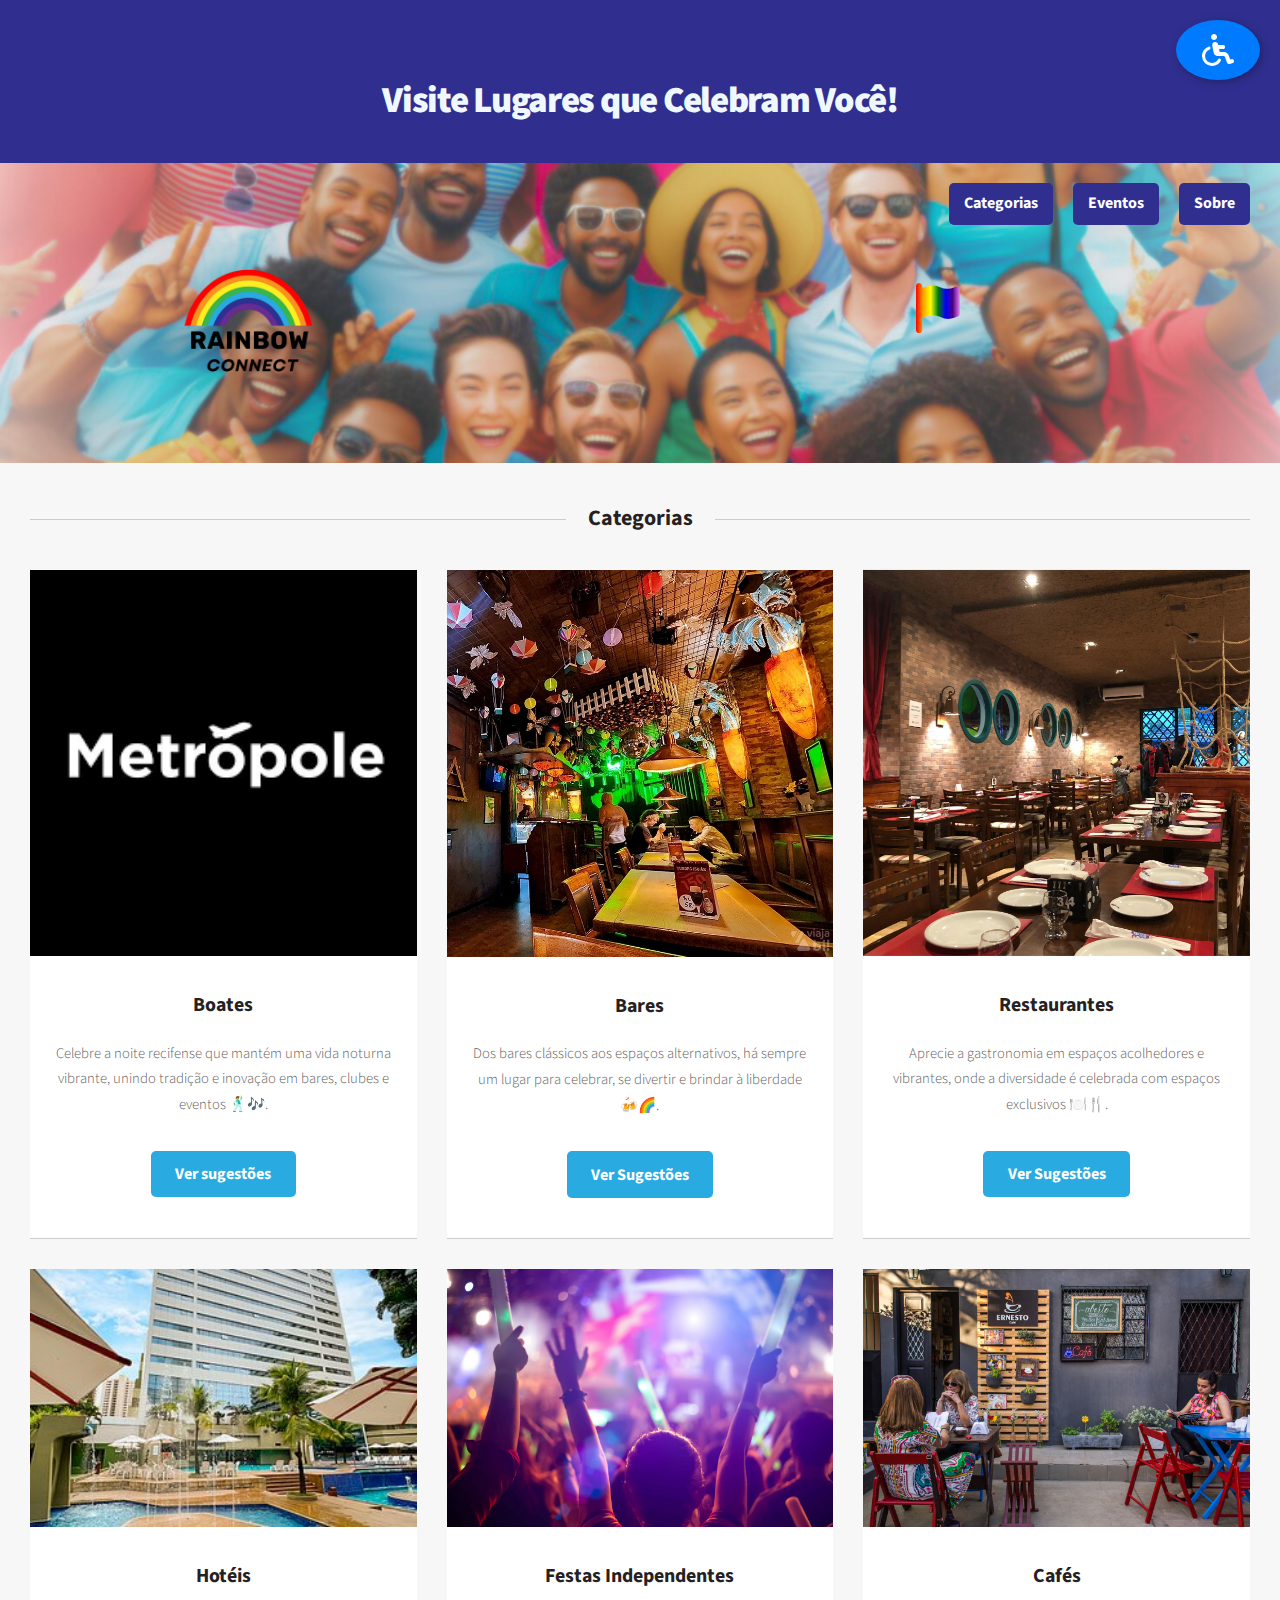
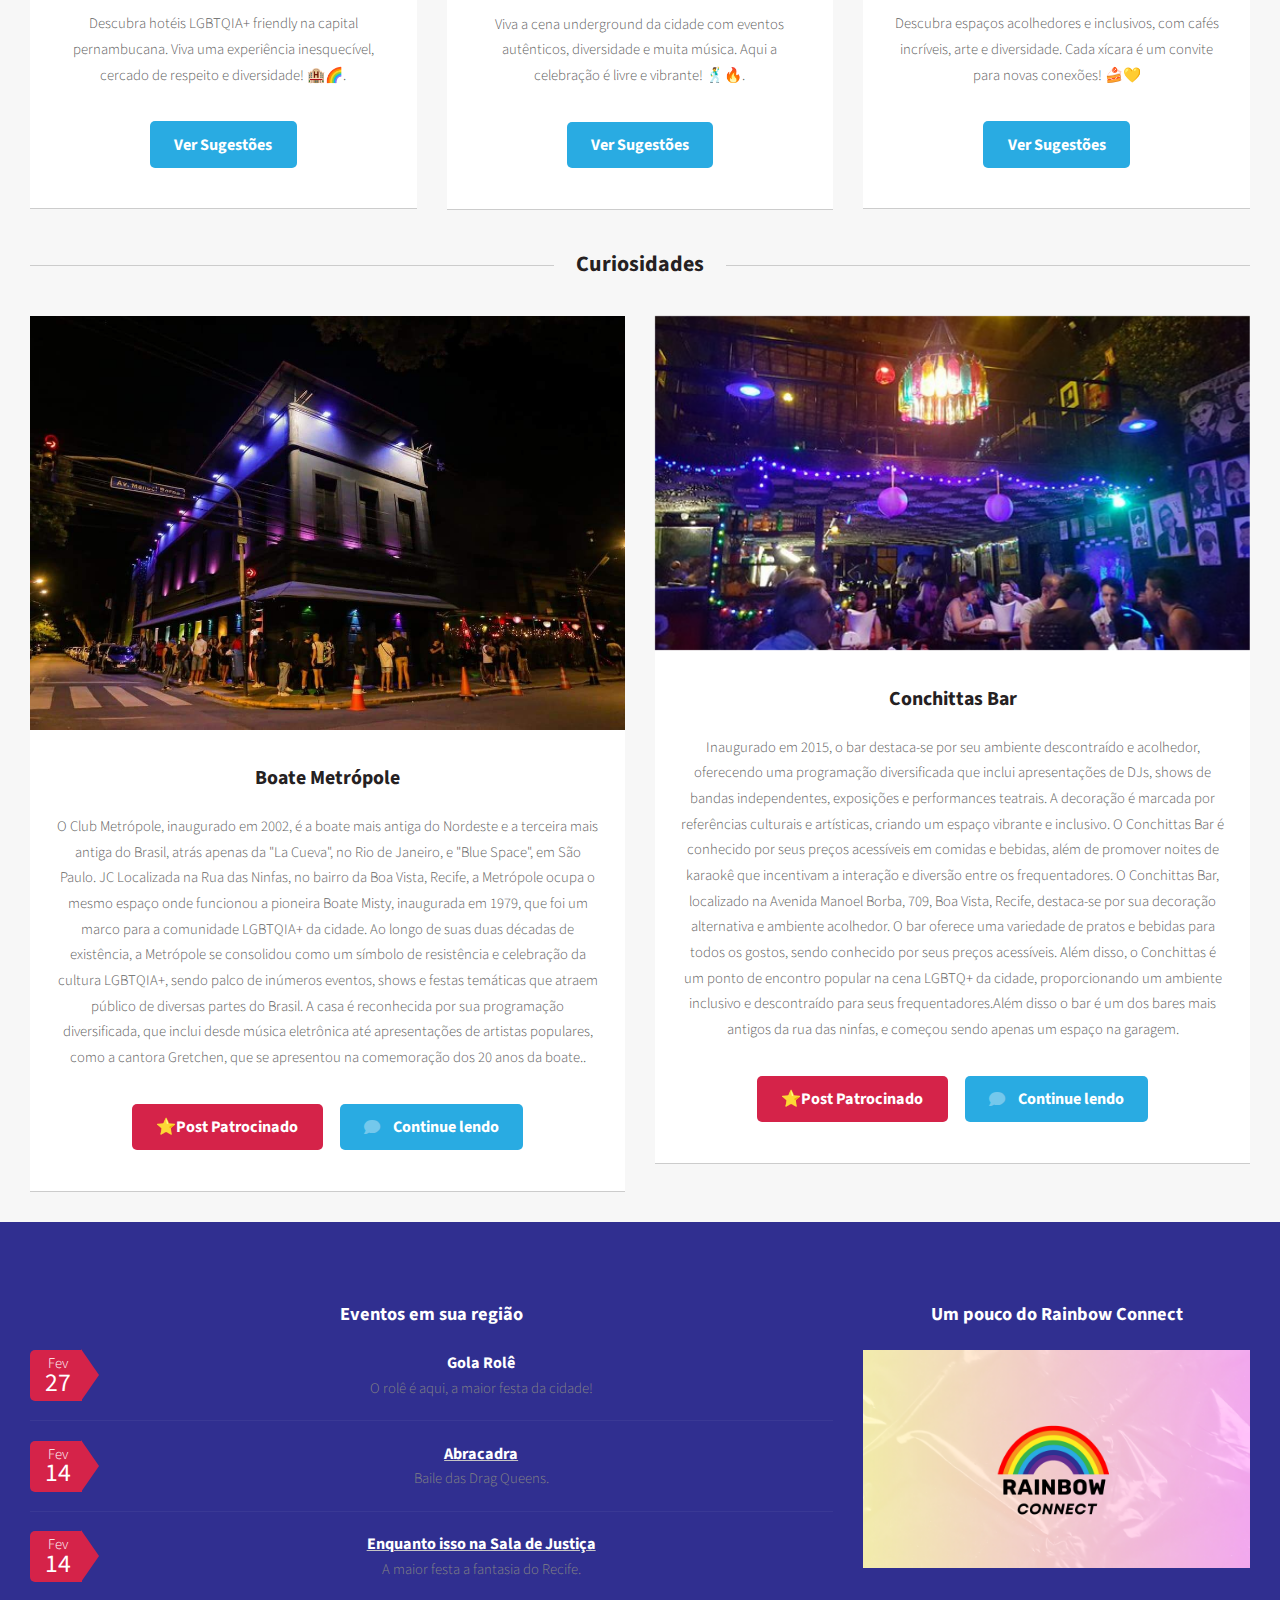
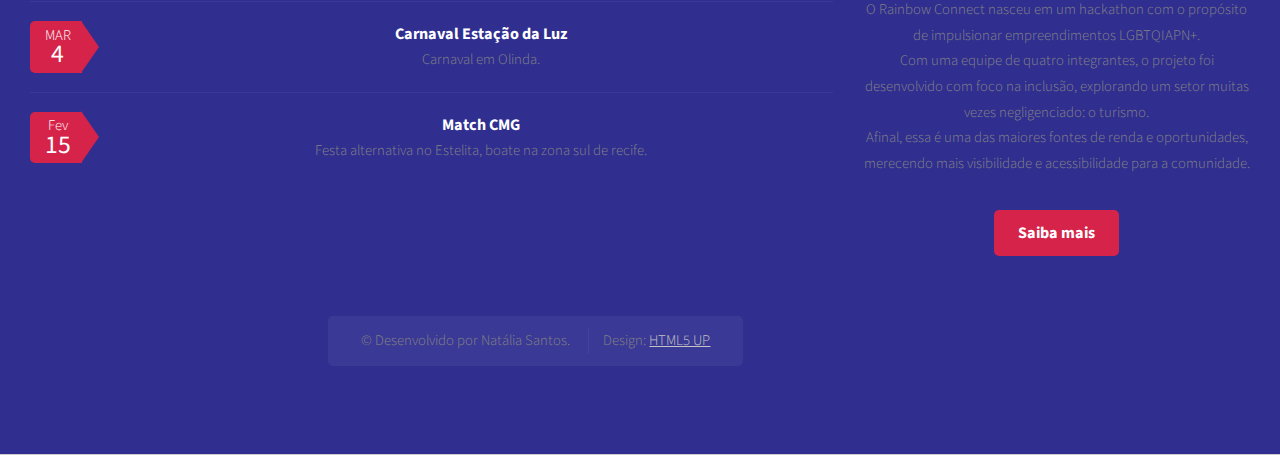
==== index.html @ e9e90cf2 "feat: corrige localização de pastas index e descrição de imagens" ====
<!DOCTYPE html>
<html>
  <head>
    <title>Rainbow Connect</title>
    <meta charset="utf-8" />
    <meta
      name="viewport"
      content="width=device-width, initial-scale=1, user-scalable=no"
    />
    <link rel="stylesheet" href="html5up-dopetrope/assets/css/main.css" />
    <link rel="stylesheet" href="html5up-dopetrope/assets/css/acessibilidade.css">
    <link rel="icon" href="html5up-dopetrope/assets/favicon_io/favicon-32x32.png">
    <link rel="stylesheet" href="https://cdn.jsdelivr.net/npm/bootstrap-icons/font/bootstrap-icons.css">
    <link rel="stylesheet" href="https://cdnjs.cloudflare.com/ajax/libs/font-awesome/6.4.2/css/all.min.css">
  </head>
  <body class="homepage is-preload">
        
    <button id="acessibilidadeBtn" class="acessibilidade-btn">
      <i class="fa-solid fa-wheelchair"></i>
  </button>
  
  <!-- Menu de Acessibilidade -->
  <div id="acessibilidadeMenu" class="acessibilidade-menu">
      <h3>Acessibilidade</h3>
      <button onclick="aumentarFonte()">Aumentar Fonte</button>
      <button onclick="diminuirFonte()">Diminuir Fonte</button>
      <button onclick="modoAltoContraste()">Alto Contraste</button>
      <button onclick="ativarLeitorDeTela()">Leitor de Tela</button>
      <button onclick="resetarAcessibilidade()">Redefinir</button>
  </div>
  
    <div id="page-wrapper">
       
       <section id="header" style="background-color: #302F90;">
        <h1 style="color: aliceblue; margin: 24px;">Visite Lugares que Celebram Você!</h1>

        <section id="banner">
          
          <nav class="menu-banner">
            <a href="#main">Categorias</a>
            <a href="#footer">Eventos</a>
            <a href="#major">Sobre</a>
          </nav>
          
          <div class="logo-container">
            <img src="html5up-dopetrope/images/logosemfundo.png" alt="Rainbow Connect Logo" class="logo">
          </div>

        </section>

      <section id="main">
        <div class="container">
          <div class="row">
            <div class="col-12">
              <div id="dvd-icon" class="animacao">
                <i class="fa-solid fa-flag rainbow-icon"></i>
            </div>
              <section>
                <header class="major">
                  <h2>Categorias</h2>
                </header>
                <div class="row">
                  <div class="col-4 col-6-medium col-12-small">
                    <section class="box">
                      <a href="#" class="image featured"
                        ><img src="html5up-dopetrope/images/metrologo.png" alt="logo de boate"
                      /></a>
                      <header>
                        <h3>Boates</h3>
                      </header>
                      <p>
                         Celebre a noite recifense que mantém uma vida noturna vibrante, unindo tradição e inovação em bares, clubes e eventos 🕺🎶.
                      </p>
                      <footer>
                        <ul class="actions">
                          <li>
                            <a href="#" class="button alt">Ver sugestões</a>
                          </li>
                        </ul>
                      </footer>
                    </section>
                  </div>
                  <div class="col-4 col-6-medium col-12-small">
                    <section class="box">
                      <a href="#" class="image featured"
                        ><img src="html5up-dopetrope/images/bares.jpg" alt="imagem de bares"
                      /></a>
                      <header>
                        <h3>Bares</h3>
                      </header>
                      <p>
                        Dos bares clássicos aos espaços alternativos, há sempre um lugar para celebrar, se divertir e brindar à liberdade  🍻🌈.  
                      </p>
                      <footer>
                        <ul class="actions">
                          <li>
                            <a href="#" class="button alt">Ver Sugestões</a>
                          </li>
                        </ul>
                      </footer>
                    </section>
                  </div>
                  <div class="col-4 col-6-medium col-12-small">
                    <section class="box">
                      <a href="#" class="image featured"
                        ><img src="html5up-dopetrope/images/restaurante.jpg" alt="imagem de um restaurante"
                      /></a>
                      <header>
                        <h3>Restaurantes</h3>
                      </header>
                      <p>
                        Aprecie a gastronomia em espaços acolhedores e vibrantes, onde a diversidade é celebrada com espaços exclusivos 🍽️🍴.
                      </p>
                      <footer>
                        <ul class="actions">
                          <li>
                            <a href="#" class="button alt">Ver Sugestões</a>
                          </li>
                        </ul>
                      </footer>
                    </section>
                  </div>
                  <div class="col-4 col-6-medium col-12-small">
                    <section class="box">
                      <a href="#" class="image featured"
                        ><img src="html5up-dopetrope/images/hoteis.jpg" alt="imagem de hotel"
                      /></a>
                      <header>
                        <h3>Hotéis</h3>
                      </header>
                      <p>
                        Descubra hotéis LGBTQIA+ friendly na capital pernambucana. Viva uma experiência inesquecível, cercado de respeito e diversidade! 🏨🌈.
                      </p>
                      <footer>
                        <ul class="actions">
                          <li>
                            <a href="#" class="button alt">Ver Sugestões</a>
                          </li>
                        </ul>
                      </footer>
                    </section>
                  </div>
                  <div class="col-4 col-6-medium col-12-small">
                    <section class="box">
                      <a href="#" class="image featured"
                        ><img src="html5up-dopetrope/images/festas.jpg" alt="imagem generica de festa"
                      /></a>
                      <header>
                        <h3>Festas Independentes</h3>
                      </header>
                      <p>
                        Viva a cena underground da cidade com eventos autênticos, diversidade e muita música. Aqui a celebração é livre e vibrante! 🕺🔥.
                      </p>
                      <footer>
                        <ul class="actions">
                          <li>
                            <a href="#" class="button alt">Ver Sugestões</a>
                          </li>
                        </ul>
                      </footer>
                    </section>
                  </div>
                  <div class="col-4 col-6-medium col-12-small">
                    <section class="box">
                      <a href="#" class="image featured"
                        ><img src="html5up-dopetrope/images/cafes.jpg" alt="imagem de um café"
                      /></a>
                      <header>
                        <h3>Cafés</h3>
                      </header>
                      <p>
                        Descubra espaços acolhedores e inclusivos, com cafés incríveis, arte e diversidade. Cada xícara é um convite para novas conexões! 🍰💛
                      </p>
                      <footer>
                        <ul class="actions">
                          <li>
                            <a href="#" class="button alt">Ver Sugestões</a>
                          </li>
                        </ul>
                      </footer>
                    </section>
                  </div>
                </div>
              </section>
            </div>
            <div class="col-12">

              <section>
                <header class="major">
                  <h2>Curiosidades</h2>
                </header>
                <div class="row">
                  <div class="col-6 col-12-small">
                    <section class="box">
                      <a href="#" class="image featured"
                        ><img src="html5up-dopetrope/images/metropole-4.jpg" alt="imagem da entrada da metropole"
                      /></a>
                      <header>
                        <h3>Boate Metrópole</h3>
                      </header>
                      <p>
                        O Club Metrópole, inaugurado em 2002, é a boate mais antiga do Nordeste e a terceira mais antiga do Brasil, atrás apenas da "La Cueva", no Rio de Janeiro, e "Blue Space", em São Paulo. 
JC
                      Localizada na Rua das Ninfas, no bairro da Boa Vista, Recife, a Metrópole ocupa o mesmo espaço onde funcionou a pioneira Boate Misty, inaugurada em 1979, que foi um marco para a comunidade LGBTQIA+ da cidade.  
                      Ao longo de suas duas décadas de existência, a Metrópole se consolidou como um símbolo de resistência e celebração da cultura LGBTQIA+, sendo palco de inúmeros eventos, shows e festas temáticas que atraem público de diversas partes do Brasil. 

                      A casa é reconhecida por sua programação diversificada, que inclui desde música eletrônica até apresentações de artistas populares, como a cantora Gretchen, que se apresentou na comemoração dos 20 anos da boate..
                      </p>
                      <footer>
                        <ul class="actions">
                          <li>
                            <a href="#" class="button"
                              > ⭐Post Patrocinado</a
                            >
                          </li>
                          <li>
                            <a href="#" class="button alt icon solid fa-comment"
                              >Continue lendo</a
                            >
                          </li>
                        </ul>
                      </footer>
                    </section>
                  </div>
                  <div class="col-6 col-12-small">
                    <section class="box">
                      <a href="#" class="image featured"
                        ><img src="html5up-dopetrope/images/conchittas.jpg" alt="imagem da entrada do bar conchittas"
                      /></a>
                      <header>
                        <h3>Conchittas Bar</h3>
                      </header>
                      <p>
                        Inaugurado em 2015, o bar destaca-se por seu ambiente descontraído e acolhedor, oferecendo uma programação diversificada que inclui apresentações de DJs, shows de bandas independentes, exposições e performances teatrais. A decoração é marcada por referências culturais e artísticas, criando um espaço vibrante e inclusivo. O Conchittas Bar é conhecido por seus preços acessíveis em comidas e bebidas, além de promover noites de karaokê que incentivam a interação e diversão entre os frequentadores. O Conchittas Bar, localizado na Avenida Manoel Borba, 709, Boa Vista, Recife, destaca-se por sua decoração alternativa e ambiente acolhedor. O bar oferece uma variedade de pratos e bebidas para todos os gostos, sendo conhecido por seus preços acessíveis. Além disso, o Conchittas é um ponto de encontro popular na cena LGBTQ+ da cidade, proporcionando um ambiente inclusivo e descontraído para seus frequentadores.Além disso o bar é um dos bares mais antigos da rua das ninfas, e começou sendo apenas um espaço na garagem. 
                      </p>
                      <footer>
                        <ul class="actions">
                          <li>
                            <a href="#" class="button"
                              > ⭐Post Patrocinado</a
                            >
                          </li>
                          <li>
                            <a href="#" class="button alt icon solid fa-comment"
                              >Continue lendo</a
                            >
                          </li>
                        </ul>
                      </footer>
                    </section>
                  </div>
                </div>
              </section>
            </div>
          </div>
        </div>
      </section>

      <!-- Footer -->
      <section id="footer" style="background-color: #302F90;">
        <div class="container">
          <div class="row">
            <div class="col-8 col-12-medium">
              <section>
                <header>
                  <h2>Eventos em sua região</h2>
                </header>
                <ul class="dates">
                  <li>
                    <span class="date">Fev <strong>27</strong></span>
                    <h3><a href="https://linktr.ee/golarrole" target="_blank">Gola Rolê</a></h3>
                    <p>
                      O rolê é aqui, a maior festa da cidade!
                    </p>
                  </li>
                  <li>
                    <span class="date">Fev <strong>14</strong></span>
                    <a href="https://www.sympla.com.br/evento/abracadabra-sexta-feira-14-fev/2828233" target="_blank">
                      <h3> Abracadra</h3>
                    </a>
                    <p>
                      Baile das Drag Queens.
                    </p>
                  </li>
                  <li>
                    <span class="date">Fev <strong>14</strong></span>
                    <a href="https://www.recifeingressos.com/enquanto-isso-na-sala-da-justica?gad_source=1&gclid=CjwKCAiAzba9BhBhEiwA7glbavla36iH6IyiY8EwPq44i86_F2-qKs3_6skh5LOg5L-fm3c-LeF8vBoCFAEQAvD_BwE" target="_blank">
                      <h3> Enquanto isso na Sala de Justiça</h3>
                    </a>
                    <p>
                      A maior festa a fantasia do Recife.
                    </p>
                  </li>
                  <li>
                    <span class="date">MAR<strong>4</strong></span>
                    <h3><a href="https://www.sympla.com.br/evento/carnaval-estacao-da-luz-2025/2643885" target="_blank">Carnaval Estação da Luz</a></h3>
                    <p>
                      Carnaval em Olinda.
                    </p>
                  </li>
                  <li>
                    <span class="date">Fev <strong>15</strong></span>
                    <h3><a href="https://www.sympla.com.br/evento/match-cmg-edicao-recife/2797325">Match CMG </a></h3>
                    <p>
                      Festa alternativa no Estelita, boate na zona sul de recife.
                    </p>
                  </li>
                </ul>
              </section>
            </div>
            <div class="col-4 col-12-medium">
              <section>
                <header>
                  <h2>Um pouco do Rainbow Connect</h2>
                </header>
                <a href="#" class="image featured"
                  ><img src="html5up-dopetrope/images/logo2.png" alt="logo do rainbow connect"
                /></a>
                <p>
                  O Rainbow Connect nasceu em um hackathon com o propósito de impulsionar empreendimentos LGBTQIAPN+. <br> Com uma equipe de quatro integrantes, o projeto foi desenvolvido com foco na inclusão, explorando um setor muitas vezes negligenciado: o turismo. <br> Afinal, essa é uma das maiores fontes de renda e oportunidades, merecendo mais visibilidade e acessibilidade para a comunidade.
                </p>
                <footer>
                  <ul class="actions">
                    <li><a href="#" class="button">Saiba mais</a></li>
                  </ul>
                </footer>
              </section>
            </div>
            
            <div class="col-10">
             
              <div id="copyright">
                <ul class="links">
                  <li>&copy; Desenvolvido por Natália Santos.</li>
                  <li>Design: <a href="http://html5up.net">HTML5 UP</a></li>
                </ul>
              </div>
            </div>
          </div>
        </div>
      </section>
    </div>

    <script src="html5up-dopetrope/assets/js/jquery.min.js"></script>
    <script src="html5up-dopetrope/assets/js/jquery.dropotron.min.js"></script>
    <script src="html5up-dopetrope/assets/js/browser.min.js"></script>
    <script src="html5up-dopetrope/assets/js/breakpoints.min.js"></script>
    <script src="html5up-dopetrope/assets/js/util.js"></script>
    <script src="html5up-dopetrope/assets/js/main.js"></script>
    <script src="html5up-dopetrope/assets/js/acessibilidade.js"></script>
    <script src="html5up-dopetrope/assets/js/animacao.js"></script>
  </body>
</html>
---- html5up-dopetrope/assets/css/main.css ----
@import url("fontawesome-all.min.css");
@import url("https://fonts.googleapis.com/css?family=Source+Sans+Pro:300,400,700,900,300italic");

/*
	Dopetrope by HTML5 UP
	html5up.net | @ajlkn
	Free for personal and commercial use under the CCA 3.0 license (html5up.net/license)
*/

html, body, div, span, applet, object,
iframe, h1, h2, h3, h4, h5, h6, p, blockquote,
pre, a, abbr, acronym, address, big, cite,
code, del, dfn, em, img, ins, kbd, q, s, samp,
small, strike, strong, sub, sup, tt, var, b,
u, i, center, dl, dt, dd, ol, ul, li, fieldset,
form, label, legend, table, caption, tbody,
tfoot, thead, tr, th, td, article, aside,
canvas, details, embed, figure, figcaption,
footer, header, hgroup, menu, nav, output, ruby,
section, summary, time, mark, audio, video {
	margin: 0;
	padding: 0;
	border: 0;
	font-size: 100%;
	font: inherit;
	vertical-align: baseline;}

article, aside, details, figcaption, figure,
footer, header, hgroup, menu, nav, section {
	display: block;}

body {
	line-height: 1;
}

ol, ul {
	list-style: none;
}

blockquote, q {
	quotes: none;
}

	blockquote:before, blockquote:after, q:before, q:after {
		content: '';
		content: none;
	}

table {
	border-collapse: collapse;
	border-spacing: 0;
}

body {
	-webkit-text-size-adjust: none;
}

mark {
	background-color: transparent;
	color: inherit;
}

input::-moz-focus-inner {
	border: 0;
	padding: 0;
}

input, select, textarea {
	-moz-appearance: none;
	-webkit-appearance: none;
	-ms-appearance: none;
	appearance: none;
}

/* Basic */

	html {
		box-sizing: border-box;
	}

	*, *:before, *:after {
		box-sizing: inherit;
	}

	body {
		background: #252122;
		background-image: url("images/bg02.png");
	}

		body.is-preload *, body.is-preload *:before, body.is-preload *:after {
			-moz-animation: none !important;
			-webkit-animation: none !important;
			-ms-animation: none !important;
			animation: none !important;
			-moz-transition: none !important;
			-webkit-transition: none !important;
			-ms-transition: none !important;
			transition: none !important;
		}

	body, input, textarea, select {
		font-family: 'Source Sans Pro';
		font-weight: 300;
		color: #5d5d5d;
		font-size: 14pt;
		line-height: 1.75em;
	}

	strong, b {
		color: #252122;
		font-weight: 400;
	}

	i, em {
		font-style: italic;
	}

	sub {
		position: relative;
		top: 0.5em;
		font-size: 0.8em;
	}

	sup {
		position: relative;
		top: -0.5em;
		font-size: 0.8em;
	}

	blockquote {
		border-left: solid 0.75em #dddddd;
		padding: 1em 0 1em 1.5em;
		font-style: italic;
	}

	h1, h2, h3, h4, h5, h6 {
		color: #252122;
		font-weight: 700;
	}

	h1 a, h2 a, h3 a, h4 a, h5 a, h6 a {
		color: inherit;
		text-decoration: none;
	}

	h2 {
		font-size: 1.5em;
	}

	h3 {
		font-size: 1.35em;
	}

	a {
		color: #d52349;
		text-decoration: underline;
	}

		a:hover {
			text-decoration: none;
		}

	br.clear {
		clear: both;
	}

	hr {
		border: 0;
		border-top: solid 1px #dddddd;
		height: 1px;
		margin: 2em 0 2em 0;
	}

	p, ul, ol, dl, table {
		margin-bottom: 2em;
	}

	#banner {
		position: relative;
		width: 100%;
		height: 100vh;
		background: url("../images/logodemenu.png") no-repeat center center;
		background-size: cover;
		display: flex;
		align-items: center;
		justify-content: center;
	  }
	  
	 
	  .menu-banner {
		position: absolute;
		top: 20px;
		right: 30px;
		display: flex;
		gap: 20px;
	  }
	  
	  .menu-banner a {
		color: white;
		text-decoration: none;
		font-weight: bold;
		font-size: 16px;
		background: #302F90;
		padding: 8px 15px;
		border-radius: 5px;
		transition: background 0.3s ease;
	  }
	  
	  .menu-banner a:hover {
		background: #E53359;
	  }

	  .logo-container {
		position: absolute;
		top: 20px;
		left: 30px;
	  }
	  
	  .logo {
		height: 250px; 
	  }


/* Container */

	.container {
		margin: 0 auto;
		max-width: 100%;
		width: 70em;
	}

		@media screen and (max-width: 1680px) {

			.container {
				width: 70em;
			}

		}

		@media screen and (max-width: 1280px) {

			.container {
				width: calc(100% - 60px);
			}

		}

		@media screen and (max-width: 980px) {

			.container {
				width: calc(100% - 80px);
			}

		}

		@media screen and (max-width: 736px) {

			.container {
				width: calc(100% - 40px);
			}

		}

/* Row */

	.row {
		display: flex;
		flex-wrap: wrap;
		box-sizing: border-box;
		align-items: stretch;
	}

		.row > * {
			box-sizing: border-box;
		}

		.row.gtr-uniform > * > :last-child {
			margin-bottom: 0;
		}

		.row.aln-left {
			justify-content: flex-start;
		}

		.row.aln-center {
			justify-content: center;
		}

		.row.aln-right {
			justify-content: flex-end;
		}

		.row.aln-top {
			align-items: flex-start;
		}

		.row.aln-middle {
			align-items: center;
		}

		.row.aln-bottom {
			align-items: flex-end;
		}

		.row > .imp {
			order: -1;
		}

		.row > .col-1 {
			width: 8.33333%;
		}

		.row > .off-1 {
			margin-left: 8.33333%;
		}

		.row > .col-2 {
			width: 16.66667%;
		}

		.row > .off-2 {
			margin-left: 16.66667%;
		}

		.row > .col-3 {
			width: 25%;
		}

		.row > .off-3 {
			margin-left: 25%;
		}

		.row > .col-4 {
			width: 33.33333%;
		}

		.row > .off-4 {
			margin-left: 33.33333%;
		}

		.row > .col-5 {
			width: 41.66667%;
		}

		.row > .off-5 {
			margin-left: 41.66667%;
		}

		.row > .col-6 {
			width: 50%;
		}

		.row > .off-6 {
			margin-left: 50%;
		}

		.row > .col-7 {
			width: 58.33333%;
		}

		.row > .off-7 {
			margin-left: 58.33333%;
		}

		.row > .col-8 {
			width: 66.66667%;
		}

		.row > .off-8 {
			margin-left: 66.66667%;
		}

		.row > .col-9 {
			width: 75%;
		}

		.row > .off-9 {
			margin-left: 75%;
		}

		.row > .col-10 {
			width: 83.33333%;
		}

		.row > .off-10 {
			margin-left: 83.33333%;
		}

		.row > .col-11 {
			width: 91.66667%;
		}

		.row > .off-11 {
			margin-left: 91.66667%;
		}

		.row > .col-12 {
			width: 100%;
		}

		.row > .off-12 {
			margin-left: 100%;
		}

		.row.gtr-0 {
			margin-top: 0px;
			margin-left: 0px;
		}

			.row.gtr-0 > * {
				padding: 0px 0 0 0px;
			}

			.row.gtr-0.gtr-uniform {
				margin-top: 0px;
			}

				.row.gtr-0.gtr-uniform > * {
					padding-top: 0px;
				}

		.row.gtr-25 {
			margin-top: -12.5px;
			margin-left: -12.5px;
		}

			.row.gtr-25 > * {
				padding: 12.5px 0 0 12.5px;
			}

			.row.gtr-25.gtr-uniform {
				margin-top: -12.5px;
			}

				.row.gtr-25.gtr-uniform > * {
					padding-top: 12.5px;
				}

		.row.gtr-50 {
			margin-top: -25px;
			margin-left: -25px;
		}

			.row.gtr-50 > * {
				padding: 25px 0 0 25px;
			}

			.row.gtr-50.gtr-uniform {
				margin-top: -25px;
			}

				.row.gtr-50.gtr-uniform > * {
					padding-top: 25px;
				}

		.row {
			margin-top: -50px;
			margin-left: -50px;
		}

			.row > * {
				padding: 50px 0 0 50px;
			}

			.row.gtr-uniform {
				margin-top: -50px;
			}

				.row.gtr-uniform > * {
					padding-top: 50px;
				}

		.row.gtr-150 {
			margin-top: -75px;
			margin-left: -75px;
		}

			.row.gtr-150 > * {
				padding: 75px 0 0 75px;
			}

			.row.gtr-150.gtr-uniform {
				margin-top: -75px;
			}

				.row.gtr-150.gtr-uniform > * {
					padding-top: 75px;
				}

		.row.gtr-200 {
			margin-top: -100px;
			margin-left: -100px;
		}

			.row.gtr-200 > * {
				padding: 100px 0 0 100px;
			}

			.row.gtr-200.gtr-uniform {
				margin-top: -100px;
			}

				.row.gtr-200.gtr-uniform > * {
					padding-top: 100px;
				}

		@media screen and (max-width: 1680px) {

			.row {
				display: flex;
				flex-wrap: wrap;
				box-sizing: border-box;
				align-items: stretch;
			}

				.row > * {
					box-sizing: border-box;
				}

				.row.gtr-uniform > * > :last-child {
					margin-bottom: 0;
				}

				.row.aln-left {
					justify-content: flex-start;
				}

				.row.aln-center {
					justify-content: center;
				}

				.row.aln-right {
					justify-content: flex-end;
				}

				.row.aln-top {
					align-items: flex-start;
				}

				.row.aln-middle {
					align-items: center;
				}

				.row.aln-bottom {
					align-items: flex-end;
				}

				.row > .imp-xlarge {
					order: -1;
				}

				.row > .col-1-xlarge {
					width: 8.33333%;
				}

				.row > .off-1-xlarge {
					margin-left: 8.33333%;
				}

				.row > .col-2-xlarge {
					width: 16.66667%;
				}

				.row > .off-2-xlarge {
					margin-left: 16.66667%;
				}

				.row > .col-3-xlarge {
					width: 25%;
				}

				.row > .off-3-xlarge {
					margin-left: 25%;
				}

				.row > .col-4-xlarge {
					width: 33.33333%;
				}

				.row > .off-4-xlarge {
					margin-left: 33.33333%;
				}

				.row > .col-5-xlarge {
					width: 41.66667%;
				}

				.row > .off-5-xlarge {
					margin-left: 41.66667%;
				}

				.row > .col-6-xlarge {
					width: 50%;
				}

				.row > .off-6-xlarge {
					margin-left: 50%;
				}

				.row > .col-7-xlarge {
					width: 58.33333%;
				}

				.row > .off-7-xlarge {
					margin-left: 58.33333%;
				}

				.row > .col-8-xlarge {
					width: 66.66667%;
				}

				.row > .off-8-xlarge {
					margin-left: 66.66667%;
				}

				.row > .col-9-xlarge {
					width: 75%;
				}

				.row > .off-9-xlarge {
					margin-left: 75%;
				}

				.row > .col-10-xlarge {
					width: 83.33333%;
				}

				.row > .off-10-xlarge {
					margin-left: 83.33333%;
				}

				.row > .col-11-xlarge {
					width: 91.66667%;
				}

				.row > .off-11-xlarge {
					margin-left: 91.66667%;
				}

				.row > .col-12-xlarge {
					width: 100%;
				}

				.row > .off-12-xlarge {
					margin-left: 100%;
				}

				.row.gtr-0 {
					margin-top: 0px;
					margin-left: 0px;
				}

					.row.gtr-0 > * {
						padding: 0px 0 0 0px;
					}

					.row.gtr-0.gtr-uniform {
						margin-top: 0px;
					}

						.row.gtr-0.gtr-uniform > * {
							padding-top: 0px;
						}

				.row.gtr-25 {
					margin-top: -12.5px;
					margin-left: -12.5px;
				}

					.row.gtr-25 > * {
						padding: 12.5px 0 0 12.5px;
					}

					.row.gtr-25.gtr-uniform {
						margin-top: -12.5px;
					}

						.row.gtr-25.gtr-uniform > * {
							padding-top: 12.5px;
						}

				.row.gtr-50 {
					margin-top: -25px;
					margin-left: -25px;
				}

					.row.gtr-50 > * {
						padding: 25px 0 0 25px;
					}

					.row.gtr-50.gtr-uniform {
						margin-top: -25px;
					}

						.row.gtr-50.gtr-uniform > * {
							padding-top: 25px;
						}

				.row {
					margin-top: -50px;
					margin-left: -50px;
				}

					.row > * {
						padding: 50px 0 0 50px;
					}

					.row.gtr-uniform {
						margin-top: -50px;
					}

						.row.gtr-uniform > * {
							padding-top: 50px;
						}

				.row.gtr-150 {
					margin-top: -75px;
					margin-left: -75px;
				}

					.row.gtr-150 > * {
						padding: 75px 0 0 75px;
					}

					.row.gtr-150.gtr-uniform {
						margin-top: -75px;
					}

						.row.gtr-150.gtr-uniform > * {
							padding-top: 75px;
						}

				.row.gtr-200 {
					margin-top: -100px;
					margin-left: -100px;
				}

					.row.gtr-200 > * {
						padding: 100px 0 0 100px;
					}

					.row.gtr-200.gtr-uniform {
						margin-top: -100px;
					}

						.row.gtr-200.gtr-uniform > * {
							padding-top: 100px;
						}

		}

		@media screen and (max-width: 1280px) {

			.row {
				display: flex;
				flex-wrap: wrap;
				box-sizing: border-box;
				align-items: stretch;
			}

				.row > * {
					box-sizing: border-box;
				}

				.row.gtr-uniform > * > :last-child {
					margin-bottom: 0;
				}

				.row.aln-left {
					justify-content: flex-start;
				}

				.row.aln-center {
					justify-content: center;
				}

				.row.aln-right {
					justify-content: flex-end;
				}

				.row.aln-top {
					align-items: flex-start;
				}

				.row.aln-middle {
					align-items: center;
				}

				.row.aln-bottom {
					align-items: flex-end;
				}

				.row > .imp-large {
					order: -1;
				}

				.row > .col-1-large {
					width: 8.33333%;
				}

				.row > .off-1-large {
					margin-left: 8.33333%;
				}

				.row > .col-2-large {
					width: 16.66667%;
				}

				.row > .off-2-large {
					margin-left: 16.66667%;
				}

				.row > .col-3-large {
					width: 25%;
				}

				.row > .off-3-large {
					margin-left: 25%;
				}

				.row > .col-4-large {
					width: 33.33333%;
				}

				.row > .off-4-large {
					margin-left: 33.33333%;
				}

				.row > .col-5-large {
					width: 41.66667%;
				}

				.row > .off-5-large {
					margin-left: 41.66667%;
				}

				.row > .col-6-large {
					width: 50%;
				}

				.row > .off-6-large {
					margin-left: 50%;
				}

				.row > .col-7-large {
					width: 58.33333%;
				}

				.row > .off-7-large {
					margin-left: 58.33333%;
				}

				.row > .col-8-large {
					width: 66.66667%;
				}

				.row > .off-8-large {
					margin-left: 66.66667%;
				}

				.row > .col-9-large {
					width: 75%;
				}

				.row > .off-9-large {
					margin-left: 75%;
				}

				.row > .col-10-large {
					width: 83.33333%;
				}

				.row > .off-10-large {
					margin-left: 83.33333%;
				}

				.row > .col-11-large {
					width: 91.66667%;
				}

				.row > .off-11-large {
					margin-left: 91.66667%;
				}

				.row > .col-12-large {
					width: 100%;
				}

				.row > .off-12-large {
					margin-left: 100%;
				}

				.row.gtr-0 {
					margin-top: 0px;
					margin-left: 0px;
				}

					.row.gtr-0 > * {
						padding: 0px 0 0 0px;
					}

					.row.gtr-0.gtr-uniform {
						margin-top: 0px;
					}

						.row.gtr-0.gtr-uniform > * {
							padding-top: 0px;
						}

				.row.gtr-25 {
					margin-top: -7.5px;
					margin-left: -7.5px;
				}

					.row.gtr-25 > * {
						padding: 7.5px 0 0 7.5px;
					}

					.row.gtr-25.gtr-uniform {
						margin-top: -7.5px;
					}

						.row.gtr-25.gtr-uniform > * {
							padding-top: 7.5px;
						}

				.row.gtr-50 {
					margin-top: -15px;
					margin-left: -15px;
				}

					.row.gtr-50 > * {
						padding: 15px 0 0 15px;
					}

					.row.gtr-50.gtr-uniform {
						margin-top: -15px;
					}

						.row.gtr-50.gtr-uniform > * {
							padding-top: 15px;
						}

				.row {
					margin-top: -30px;
					margin-left: -30px;
				}

					.row > * {
						padding: 30px 0 0 30px;
					}

					.row.gtr-uniform {
						margin-top: -30px;
					}

						.row.gtr-uniform > * {
							padding-top: 30px;
						}

				.row.gtr-150 {
					margin-top: -45px;
					margin-left: -45px;
				}

					.row.gtr-150 > * {
						padding: 45px 0 0 45px;
					}

					.row.gtr-150.gtr-uniform {
						margin-top: -45px;
					}

						.row.gtr-150.gtr-uniform > * {
							padding-top: 45px;
						}

				.row.gtr-200 {
					margin-top: -60px;
					margin-left: -60px;
				}

					.row.gtr-200 > * {
						padding: 60px 0 0 60px;
					}

					.row.gtr-200.gtr-uniform {
						margin-top: -60px;
					}

						.row.gtr-200.gtr-uniform > * {
							padding-top: 60px;
						}

		}

		@media screen and (max-width: 980px) {

			.row {
				display: flex;
				flex-wrap: wrap;
				box-sizing: border-box;
				align-items: stretch;
			}

				.row > * {
					box-sizing: border-box;
				}

				.row.gtr-uniform > * > :last-child {
					margin-bottom: 0;
				}

				.row.aln-left {
					justify-content: flex-start;
				}

				.row.aln-center {
					justify-content: center;
				}

				.row.aln-right {
					justify-content: flex-end;
				}

				.row.aln-top {
					align-items: flex-start;
				}

				.row.aln-middle {
					align-items: center;
				}

				.row.aln-bottom {
					align-items: flex-end;
				}

				.row > .imp-medium {
					order: -1;
				}

				.row > .col-1-medium {
					width: 8.33333%;
				}

				.row > .off-1-medium {
					margin-left: 8.33333%;
				}

				.row > .col-2-medium {
					width: 16.66667%;
				}

				.row > .off-2-medium {
					margin-left: 16.66667%;
				}

				.row > .col-3-medium {
					width: 25%;
				}

				.row > .off-3-medium {
					margin-left: 25%;
				}

				.row > .col-4-medium {
					width: 33.33333%;
				}

				.row > .off-4-medium {
					margin-left: 33.33333%;
				}

				.row > .col-5-medium {
					width: 41.66667%;
				}

				.row > .off-5-medium {
					margin-left: 41.66667%;
				}

				.row > .col-6-medium {
					width: 50%;
				}

				.row > .off-6-medium {
					margin-left: 50%;
				}

				.row > .col-7-medium {
					width: 58.33333%;
				}

				.row > .off-7-medium {
					margin-left: 58.33333%;
				}

				.row > .col-8-medium {
					width: 66.66667%;
				}

				.row > .off-8-medium {
					margin-left: 66.66667%;
				}

				.row > .col-9-medium {
					width: 75%;
				}

				.row > .off-9-medium {
					margin-left: 75%;
				}

				.row > .col-10-medium {
					width: 83.33333%;
				}

				.row > .off-10-medium {
					margin-left: 83.33333%;
				}

				.row > .col-11-medium {
					width: 91.66667%;
				}

				.row > .off-11-medium {
					margin-left: 91.66667%;
				}

				.row > .col-12-medium {
					width: 100%;
				}

				.row > .off-12-medium {
					margin-left: 100%;
				}

				.row.gtr-0 {
					margin-top: 0px;
					margin-left: 0px;
				}

					.row.gtr-0 > * {
						padding: 0px 0 0 0px;
					}

					.row.gtr-0.gtr-uniform {
						margin-top: 0px;
					}

						.row.gtr-0.gtr-uniform > * {
							padding-top: 0px;
						}

				.row.gtr-25 {
					margin-top: -10px;
					margin-left: -10px;
				}

					.row.gtr-25 > * {
						padding: 10px 0 0 10px;
					}

					.row.gtr-25.gtr-uniform {
						margin-top: -10px;
					}

						.row.gtr-25.gtr-uniform > * {
							padding-top: 10px;
						}

				.row.gtr-50 {
					margin-top: -20px;
					margin-left: -20px;
				}

					.row.gtr-50 > * {
						padding: 20px 0 0 20px;
					}

					.row.gtr-50.gtr-uniform {
						margin-top: -20px;
					}

						.row.gtr-50.gtr-uniform > * {
							padding-top: 20px;
						}

				.row {
					margin-top: -40px;
					margin-left: -40px;
				}

					.row > * {
						padding: 40px 0 0 40px;
					}

					.row.gtr-uniform {
						margin-top: -40px;
					}

						.row.gtr-uniform > * {
							padding-top: 40px;
						}

				.row.gtr-150 {
					margin-top: -60px;
					margin-left: -60px;
				}

					.row.gtr-150 > * {
						padding: 60px 0 0 60px;
					}

					.row.gtr-150.gtr-uniform {
						margin-top: -60px;
					}

						.row.gtr-150.gtr-uniform > * {
							padding-top: 60px;
						}

				.row.gtr-200 {
					margin-top: -80px;
					margin-left: -80px;
				}

					.row.gtr-200 > * {
						padding: 80px 0 0 80px;
					}

					.row.gtr-200.gtr-uniform {
						margin-top: -80px;
					}

						.row.gtr-200.gtr-uniform > * {
							padding-top: 80px;
						}

		}

		@media screen and (max-width: 736px) {

			.row {
				display: flex;
				flex-wrap: wrap;
				box-sizing: border-box;
				align-items: stretch;
			}

				.row > * {
					box-sizing: border-box;
				}

				.row.gtr-uniform > * > :last-child {
					margin-bottom: 0;
				}

				.row.aln-left {
					justify-content: flex-start;
				}

				.row.aln-center {
					justify-content: center;
				}

				.row.aln-right {
					justify-content: flex-end;
				}

				.row.aln-top {
					align-items: flex-start;
				}

				.row.aln-middle {
					align-items: center;
				}

				.row.aln-bottom {
					align-items: flex-end;
				}

				.row > .imp-small {
					order: -1;
				}

				.row > .col-1-small {
					width: 8.33333%;
				}

				.row > .off-1-small {
					margin-left: 8.33333%;
				}

				.row > .col-2-small {
					width: 16.66667%;
				}

				.row > .off-2-small {
					margin-left: 16.66667%;
				}

				.row > .col-3-small {
					width: 25%;
				}

				.row > .off-3-small {
					margin-left: 25%;
				}

				.row > .col-4-small {
					width: 33.33333%;
				}

				.row > .off-4-small {
					margin-left: 33.33333%;
				}

				.row > .col-5-small {
					width: 41.66667%;
				}

				.row > .off-5-small {
					margin-left: 41.66667%;
				}

				.row > .col-6-small {
					width: 50%;
				}

				.row > .off-6-small {
					margin-left: 50%;
				}

				.row > .col-7-small {
					width: 58.33333%;
				}

				.row > .off-7-small {
					margin-left: 58.33333%;
				}

				.row > .col-8-small {
					width: 66.66667%;
				}

				.row > .off-8-small {
					margin-left: 66.66667%;
				}

				.row > .col-9-small {
					width: 75%;
				}

				.row > .off-9-small {
					margin-left: 75%;
				}

				.row > .col-10-small {
					width: 83.33333%;
				}

				.row > .off-10-small {
					margin-left: 83.33333%;
				}

				.row > .col-11-small {
					width: 91.66667%;
				}

				.row > .off-11-small {
					margin-left: 91.66667%;
				}

				.row > .col-12-small {
					width: 100%;
				}

				.row > .off-12-small {
					margin-left: 100%;
				}

				.row.gtr-0 {
					margin-top: 0px;
					margin-left: 0px;
				}

					.row.gtr-0 > * {
						padding: 0px 0 0 0px;
					}

					.row.gtr-0.gtr-uniform {
						margin-top: 0px;
					}

						.row.gtr-0.gtr-uniform > * {
							padding-top: 0px;
						}

				.row.gtr-25 {
					margin-top: -5px;
					margin-left: -5px;
				}

					.row.gtr-25 > * {
						padding: 5px 0 0 5px;
					}

					.row.gtr-25.gtr-uniform {
						margin-top: -5px;
					}

						.row.gtr-25.gtr-uniform > * {
							padding-top: 5px;
						}

				.row.gtr-50 {
					margin-top: -10px;
					margin-left: -10px;
				}

					.row.gtr-50 > * {
						padding: 10px 0 0 10px;
					}

					.row.gtr-50.gtr-uniform {
						margin-top: -10px;
					}

						.row.gtr-50.gtr-uniform > * {
							padding-top: 10px;
						}

				.row {
					margin-top: -20px;
					margin-left: -20px;
				}

					.row > * {
						padding: 20px 0 0 20px;
					}

					.row.gtr-uniform {
						margin-top: -20px;
					}

						.row.gtr-uniform > * {
							padding-top: 20px;
						}

				.row.gtr-150 {
					margin-top: -30px;
					margin-left: -30px;
				}

					.row.gtr-150 > * {
						padding: 30px 0 0 30px;
					}

					.row.gtr-150.gtr-uniform {
						margin-top: -30px;
					}

						.row.gtr-150.gtr-uniform > * {
							padding-top: 30px;
						}

				.row.gtr-200 {
					margin-top: -40px;
					margin-left: -40px;
				}

					.row.gtr-200 > * {
						padding: 40px 0 0 40px;
					}

					.row.gtr-200.gtr-uniform {
						margin-top: -40px;
					}

						.row.gtr-200.gtr-uniform > * {
							padding-top: 40px;
						}

		}

/* Form */

	form label {
		display: block;
		color: #252122;
		font-weight: 400;
		margin: 0 0 0.5em 0;
	}

	form input[type=text],
	form input[type=email],
	form input[type=password],
	form select,
	form textarea {
		-webkit-appearance: none;
		display: block;
		border: 0;
		padding: 0.75em 1em;
		font-size: 1em;
		border-radius: 5px;
		border: solid 1px #dddddd;
		background: #fff;
		width: 100%;
	}

		form input[type=text]:focus,
		form input[type=email]:focus,
		form input[type=password]:focus,
		form select:focus,
		form textarea:focus {
			box-shadow: inset 0px 0px 1px 1px #43bff0;
		}

	form textarea {
		height: 15em;
	}

	form ::-webkit-input-placeholder {
		color: #555 !important;
	}

	form :-moz-placeholder {
		color: #555 !important;
	}

	form ::-moz-placeholder {
		color: #555 !important;
	}

	form :-ms-input-placeholder {
		color: #555 !important;
	}

	form ::-moz-focus-inner {
		border: 0;
	}

/* Tables */

	table {
		width: 100%;
	}

		table tr {
			border-top: solid 1px #dddddd;
		}

			table tr:first-child {
				border-top: 0;
			}

		table td {
			padding: 0.5em 1em 0.5em 1em;
		}

		table th {
			text-align: left;
			padding: 0.5em 1em 0.5em 1em;
			font-weight: 700;
			margin: 0 0 1em 0;
		}

		table thead {
			border-bottom: solid 2px #dddddd;
		}

/* Section/Article */

	section, article {
		margin-bottom: 2.5em;
	}

		section > :last-child, section:last-child, article > :last-child, article:last-child {
			margin-bottom: 0;
		}

	header {
		margin: 0 0 1.5em 0;
	}

		header > p {
			display: block;
			font-style: italic;
			margin: 0.5em 0 0 0;
			padding-bottom: 0.5em;
		}

		header.major {
			position: relative;
			text-align: center;
			border-top: solid 1px #ccc;
			top: 1em;
			margin: 0 0 3em 0;
		}

			header.major h2 {
				background: #fff;
				position: relative;
				top: -0.65em;
				display: inline;
				margin: 0;
				padding: 0 1em 0 1em;
			}

	footer {
		margin: 2.25em 0 0 0;
	}

	
/* Box */

	.box {
		background: #ffffff;
		border-bottom: solid 1px #ccc;
		padding: 2.75em 1.75em 2.75em 1.75em;
	}

		.box .image.featured {
			position: relative;
			width: auto;
			left: 1.75em;
			top: 1.75em;
			margin: -4.5em 0 4.25em -3.5em;
		}

		.box.post header {
			padding-top: 1em;
			margin: 0 0 2em 0;
		}

		.box.post h2 {
			font-size: 2.5em;
			letter-spacing: -0.015em;
		}

		.box.post header > p {
			margin-top: 1.25em;
			font-size: 1.25em;
		}

		.box footer ul.actions {
			margin-bottom: 0;
		}

/* Button */

	input[type="button"],
	input[type="submit"],
	input[type="reset"],
	button,
	.button {
		-webkit-appearance: none;
		display: inline-block;
		text-decoration: none;
		cursor: pointer;
		border: 0;
		border-radius: 5px;
		background: #d52349;
		color: #fff !important;
		font-weight: 700;
		outline: 0;
		font-size: 1.1em;
		padding: 0.65em 1.5em 0.65em 1.5em;
		text-align: center;
		-moz-transition: background-color .25s ease-in-out;
		-webkit-transition: background-color .25s ease-in-out;
		-ms-transition: background-color .25s ease-in-out;
		transition: background-color .25s ease-in-out;
	}

		input[type="button"]:hover,
		input[type="submit"]:hover,
		input[type="reset"]:hover,
		button:hover,
		.button:hover {
			background: #e53359;
		}

		input[type="button"]:active,
		input[type="submit"]:active,
		input[type="reset"]:active,
		button:active,
		.button:active {
			background: #c51349;
		}

		input[type="button"].alt,
		input[type="submit"].alt,
		input[type="reset"].alt,
		button.alt,
		.button.alt {
			background: #252122;
		}

			input[type="button"].alt:hover,
			input[type="submit"].alt:hover,
			input[type="reset"].alt:hover,
			button.alt:hover,
			.button.alt:hover {
				background: #353132;
			}

			input[type="button"].alt:active,
			input[type="submit"].alt:active,
			input[type="reset"].alt:active,
			button.alt:active,
			.button.alt:active {
				background: #151112;
			}

		input[type="button"].icon:before,
		input[type="submit"].icon:before,
		input[type="reset"].icon:before,
		button.icon:before,
		.button.icon:before {
			opacity: 0.35;
			position: relative;
			top: 0.05em;
			margin-right: 0.75em;
		}

		input[type="button"].large,
		input[type="submit"].large,
		input[type="reset"].large,
		button.large,
		.button.large {
			font-size: 1.5em;
			padding: 0.75em 1.5em 0.75em 1.5em;
		}

		.button.alt {
			background-color: #29ABE2; 
			color: #fff;
		}
		
		.animacao {
			position: fixed;
			width: 50px;
			height: 50px;
			font-size: 50px;
		}
		
		.animacao i {
			font-size: inherit;
		}
		
		.rainbow-icon {
			position: fixed;
			font-size: 50px; /* Tamanho do ícone */
			background: linear-gradient(90deg, red, orange, yellow, green, blue, indigo, violet);
			-webkit-background-clip: text;
			-webkit-text-fill-color: transparent;
			animation: rainbow 1s linear infinite;
		}
		
		@keyframes rainbow {
			0% { filter: hue-rotate(0deg); }
			100% { filter: hue-rotate(360deg); }
		}
		
		
/* Image */

	.image {
		display: inline-block;
		outline: 0;
	}

		.image img {
			display: block;
			width: 100%;
		}

		.image.centered {
			display: block;
			margin: 0 0 2em 0;
		}

			.image.centered img {
				margin: 0 auto;
				width: auto;
			}

		.image.featured {
			display: block;
			width: 100%;
			margin: 0 0 2em 0;
		}

		.image.left {
			float: left;
			margin: 0 2em 2em 0;
		}

/* List */

	ul {
		list-style: disc;
		padding-left: 1em;
	}

		ul li {
			padding-left: 0.5em;
		}

	ol {
		list-style: decimal;
		padding-left: 1.25em;
	}

		ol li {
			padding-left: 0.25em;
		}

/* Actions */

	ul.actions {
		list-style: none;
		padding-left: 0;
	}

		ul.actions li {
			display: inline-block;
			margin-left: 1em;
			padding-left: 0;
		}

			ul.actions li:first-child {
				margin-left: 0;
			}

/* Links */

	ul.links {
		list-style: none;
		padding-left: 0;
	}

		ul.links li {
			display: inline-block;
			border-left: solid 1px rgba(255, 255, 255, 0.05);
			padding: 0 0 0 1em;
			margin: 0 0 0 1em;
		}

			ul.links li:first-child {
				border-left: 0;
				padding-left: 0;
				margin-left: 0;
			}

/* Contact */

	ul.contact {
		list-style: none;
		padding-left: 0;
	}

		ul.contact li {
			position: relative;
			border-top: solid 1px #ddd;
			padding: 1.3em 0 1.3em 7em;
		}

			ul.contact li h3 {
				position: absolute;
				left: 0;
				top: 1.3em;
				font-size: 1.1em;
			}

			ul.contact li p {
				margin: 0;
			}

			ul.contact li:first-child {
				padding-top: 0;
				border-top: 0;
			}

				ul.contact li:first-child h3 {
					top: 0;
				}

/* Dates */

	ul.dates {
		list-style: none;
		padding-left: 0;
	}

		ul.dates li {
			position: relative;
			border-top: solid 1px #ddd;
			padding: 1.3em 0 1.3em 6.75em;
		}

		ul.dates .date {
			display: block;
			position: absolute;
			left: 0;
			top: 1.3em;
			background-color: #d52349;
			height: 3.5em;
			text-align: center;
			color: #fff;
			line-height: 1em;
			border-top-left-radius: 5px;
			border-bottom-left-radius: 5px;
			padding: 0.5em 0.75em 0 1em;
		}

			ul.dates .date:after {
				content: '';
				position: absolute;
				bottom: 0;
				right: -1.2em;
				border-left: solid 1.25em #d52349;
				border-top: solid 1.8em transparent;
				border-bottom: solid 1.8em transparent;
			}

			ul.dates .date strong {
				display: block;
				font-size: 1.75em;
				padding-top: 0.15em;
			}

		ul.dates h3 {
			font-size: 1.1em;
		}

		ul.dates p {
			margin: 0;
		}

		ul.dates li:first-child {
			border-top: 0;
			padding-top: 0;
		}

			ul.dates li:first-child .date {
				top: 0;
			}

/* Divided */

	ul.divided {
		list-style: none;
		padding-left: 0;
	}

		ul.divided li {
			border-top: solid 1px #ddd;
			padding: 1em 0 1em 0;
		}

			ul.divided li:first-child {
				border-top: 0;
				padding-top: 0;
			}



/* Icons */

	.icon {
		text-decoration: none;
		position: relative;
		text-decoration: none;
	}

		.icon:before {
			-moz-osx-font-smoothing: grayscale;
			-webkit-font-smoothing: antialiased;
			display: inline-block;
			font-style: normal;
			font-variant: normal;
			text-rendering: auto;
			line-height: 1;
			text-transform: none !important;
			font-family: 'Font Awesome 5 Free';
			font-weight: 400;
		}

		.icon.solid:before {
			font-weight: 900;
		}

		.icon.brands:before {
			font-family: 'Font Awesome 5 Brands';
		}

		.icon:before {
			line-height: inherit;
		}

		.icon > .label {
			display: none;
		}

		.icon.featured {
			position: relative;
			display: inline-block;
			background-color: #d52349;
			width: 9em;
			padding: 1.75em 0 0.75em 0;
			border-top-left-radius: 5px;
			border-top-right-radius: 5px;
			margin: 0 0 4.5em 0;
			cursor: default;
		}

			.icon.featured:before {
				font-size: 4.5em;
				line-height: 1em;
				color: #fff;
			}

			.icon.featured:after {
				content: '';
				position: absolute;
				bottom: -1.95em;
				left: 0;
				border-top: solid 2em #d52349;
				border-left: solid 4.5em transparent;
				border-right: solid 4.5em transparent;
			}

			.icon.featured.alt {
				background-color: #252122;
			}

				.icon.featured.alt:after {
					border-top-color: #252122;
				}

			.icon.featured.alt2 {
				background-color: #827a7c;
			}

				.icon.featured.alt2:after {
					border-top-color: #827a7c;
				}

/* Page Wrapper */

	#page-wrapper > section {
		margin-bottom: 0;
	}

/* Header */

	#header {
		position: relative;
		background: #ffffff;
		border-bottom: solid 1px #ccc;
		padding: 5em 0 4em 0;
		text-align: center;
	}

		#header h1 {
			color: #252122;
			font-weight: 900;
			font-size: 2.5em;
			letter-spacing: -0.035em;
			line-height: 1;
		}

/* Nav */

	#nav {
		margin: 2.5em 0 0 0;
	}

		#nav > ul {
			margin: 0;
		}

			#nav > ul > li {
				display: inline-block;
				font-style: italic;
				margin: 0 0.35em 0 0.35em;
			}

				#nav > ul > li > ul {
					display: none;
				}

				#nav > ul > li > a {
					border-radius: 5px;
					color: #5d5d5d;
					text-decoration: none;
					padding: 0.6em 1.2em 0.6em 1.2em;
					-moz-transition: background-color .25s ease-in-out;
					-webkit-transition: background-color .25s ease-in-out;
					-ms-transition: background-color .25s ease-in-out;
					transition: background-color .25s ease-in-out;
					outline: 0;
				}

				#nav > ul > li:hover > a, #nav > ul > li.active > a {
					background: #f3f3f3;
				}

				#nav > ul > li.current > a {
					background: #d52349;
					color: #fff !important;
					font-weight: 700;
				}

	.dropotron {
		border-radius: 5px;
		background-color: #252122;
		background-color: rgba(34, 30, 31, 0.98);
		padding: 1.25em 1.5em 1.25em 1.5em;
		font-style: italic;
		min-width: 13em;
		box-shadow: 0px 8px 15px 0px rgba(0, 0, 0, 0.5);
		text-align: left;
		margin-top: -1.25em;
		margin-left: -1px;
		list-style: none;
	}

		.dropotron a, .dropotron span {
			color: #aaa;
			text-decoration: none;
			-moz-transition: color .25s ease-in-out;
			-webkit-transition: color .25s ease-in-out;
			-ms-transition: color .25s ease-in-out;
			transition: color .25s ease-in-out;
		}

		.dropotron li {
			padding: 0.25em 0 0.25em 0;
		}

			.dropotron li:hover > a, .dropotron li:hover > span {
				color: #fff;
			}

		.dropotron.level-0 {
			margin-top: 2em;
		}

			.dropotron.level-0:before {
				content: '';
				display: block;
				position: absolute;
				left: 50%;
				margin-left: -10px;
				top: -9px;
				border-left: solid 10px transparent;
				border-right: solid 10px transparent;
				border-bottom: solid 10px #252122;
				border-bottom-color: rgba(34, 30, 31, 0.98);
			}

/* Banner */

#banner {
    background: url("images/logodemenu.png") no-repeat center center;
    background-size: cover;
    width: 100%;
    height: auto;
    min-height: 300px;
    display: flex;
    align-items: center;
    justify-content: center;
}

		#banner header {
			background-color: orange;
			display: inline-block;
			padding: 2.5em 5em;
			border-radius: 5px;
		}

			#banner header h2 {
				color: #fff;
				font-weight: 700;
				font-size: 2.5em;
				margin: 0 0 0.65em 0;
			}

			#banner header p {
				color: #d52349;
				padding: 0;
				font-style: normal;
				margin: 0;
				font-size: 1.5em;
			}

/* Intro */

	#intro {
		text-align: center;
		overflow: hidden;
	}

		#intro section {
			margin: 3em 0;
			padding: 2.5em 0;
		}

		#intro h2 {
			font-size: 1.75em;
		}

		#intro p {
			margin: 0;
		}

		#intro .middle {
			position: relative;
			z-index: 1;
		}

			#intro .middle:before {
				content: '';
				width: 32px;
				height: 100%;
				position: absolute;
				left: -24px;
				top: 0;
				display: block;
				z-index: -1;
				box-shadow: 32px 0 0 0 #fff, 0 -32px 0 0 #fff, 0 32px 0 0 #fff, 32px 32px 0 0 #fff, 32px -32px 0 0 #fff, 0 0 32px 0 rgba(0, 0, 0, 0.15);
			}

			#intro .middle:after {
				content: '';
				width: 32px;
				height: 100%;
				position: absolute;
				right: -24px;
				top: 0;
				display: block;
				z-index: -1;
				box-shadow: -32px 0 0 0 #fff, 0 -32px 0 0 #fff, 0 32px 0 0 #fff, -32px 32px 0 0 #fff, -32px -32px 0 0 #fff, 0 0 32px 0 rgba(0, 0, 0, 0.15);
			}

		#intro .button {
			min-width: 12em;
		}

		#intro footer {
			margin: 0;
		}
		
		

.actions li:first-child .button.large {
    background-color: #CD7F32; 
}

.actions li:first-child .button.large:hover {
    background-color: #0056b3; 
}

.actions li:nth-child(2) .button.alt.large {
    background-color: #FFD700; 
}

.actions li:nth-child(2) .button.alt.large:hover {
    background-color: #cca300; 
}


.actions li:last-child .button.alt.large {
    background-color: #2F4F4F; 
}

.actions li:last-child .button.alt.large:hover {
    background-color: #000000; 
}

.first .icon.featured {
	background-color: #cd7f32;  
}


.first .icon.featured:after {
	border-top-color: #cd7f32; 
}


.middle .icon.featured {
	background-color: #FFD700 
}


.middle .icon.featured:after {
	border-top-color: #FFD700; 
}


.last .icon.featured {
	background-color: #2F4F4F; 
}


.last .icon.featured:after {
	border-top-color: #2F4F4F; 
}



/* Main */

	#main {
		position: relative;
		background: #f7f7f7 url("images/bg02.png");
		padding: 4em 0 4em 0;
	}

		#main:before {
			content: '';
			position: absolute;
			top: 0;
			left: 0;
			width: 100%;
			background: url("images/bg01.png");
			background-size: 100% 100%;
			z-index: 0;
			opacity: 0.1;
		}

		#main .major h2 {
			background: #f7f7f7 url("images/bg02.png");
		}

/* Footer */

	#footer {
		position: relative;
		color: #858484;
		padding: 4em 0;
	}

		#footer:before {
			content: '';
			position: absolute;
			top: 0;
			left: 0;
			width: 100%;
			background: url("images/bg01.png");
			background-size: 100% 100%;
			z-index: 0;
			opacity: 0.5;
		}

		#footer a {
			color: #c5c4c4;
		}

		#footer h2, #footer h3, #footer h4, #footer h5, #footer h6, #footer strong, #footer b {
			color: #fff;
		}

			#footer h2 a, #footer h3 a, #footer h4 a, #footer h5 a, #footer h6 a, #footer strong a, #footer b a {
				color: inherit;
			}

		#footer ul.contact li,
		#footer ul.dates li,
		#footer ul.divided li {
			border-top-color: #353434;
			border-top-color: rgba(255, 255, 255, 0.05);
		}

		#footer header {
			margin: 0 0 3em 0;
		}

			#footer header h2 {
				font-size: 1.75em;
			}

/* Copyright */

	#copyright {
		text-align: center;
		margin: 3em 0 2em 0;
	}

		#copyright ul.links {
			display: inline-block;
			background: #2C2929;
			background: rgba(255, 255, 255, 0.05);
			border-radius: 5px;
			margin: 0;
			padding: 0.85em 2.25em 0.85em 2.25em;
		}

/* XLarge */

	@media screen and (max-width: 1680px) {

		/* Basic */

			body, input, textarea, select {
				font-size: 12pt;
			}

	}

/* Large */

	@media screen and (max-width: 1280px) {

		/* Basic */

			body, input, textarea, select {
				font-size: 11pt;
			}

		/* Section/Article */

			header.major {
				margin: 0.75em 0 2.5em 0;
			}

				header.major h2 {
					padding: 0 1em 0 1em;
				}

		/* Social */

			ul.social li {
				margin: 0 0 0.25em 0.75em;
			}

		/* Header */

			#header {
				padding: 4em 0 3em 0;
			}

		/* Banner */

			#banner {
				padding: 6em 0;
				margin: 3em 0 0 0;
			}

		/* Intro */

			#intro {
				padding: 0;
			}

				#intro section {
					padding: 1em 2em;
				}

				#intro .middle:before {
					left: -12px;
				}

				#intro .middle:after {
					right: -12px;
				}

				
		

		/* Main */

			#main {
				padding: 30px 0;
			}

		/* Footer */

			#footer {
				padding: 3em 0;
			}

				#footer:before {
					height: 2.5em;
				}

				#footer header {
					margin: 0 0 1.5em 0;
				}

					#footer header h2 {
						font-size: 1.25em;
					}

		/* Copyright */

			#copyright {
				margin: 0;
			}

	}

/* Medium */

	#navPanel, #titleBar {
		display: none;
	}

	@media screen and (max-width: 980px) {

		/* Basic */

			html, body {
				overflow-x: hidden;
			}

		/* Box */

			.box footer ul.actions li {
				margin: 1em 0 0 0;
				display: block;
			}

				.box footer ul.actions li .button {
					width: 100%;
				}

				.box footer ul.actions li:first-child {
					margin-top: 0;
				}

		/* Header */

			#header {
				padding: 3.5em 0 3em 0;
			}

		/* Nav */

			#nav {
				display: none;
			}

		/* Intro */

			#intro {
				padding: 3em 0 0 0;
			}

				#intro section {
					position: relative;
					border-top: solid 1px #dfdfdf;
					margin: 0;
					padding: 40px 0 0 0;
				}

					#intro section.first {
						border-top: 0;
						padding-top: 0;
					}

					#intro section p {
						margin: 0;
					}

				#intro .middle:before, #intro .middle:after {
					display: none;
				}

				#intro footer {
					padding: 3em 0 0 0;
				}

					#intro footer ul.actions {
						margin-bottom: 0;
					}

		/* Main */

			#main {
				padding: 40px 0;
			}

		/* Copyright */

			#copyright ul.links {
				display: block;
			}

		/* Nav */

			#page-wrapper {
				-moz-backface-visibility: hidden;
				-webkit-backface-visibility: hidden;
				-ms-backface-visibility: hidden;
				backface-visibility: hidden;
				-moz-transition: -moz-transform 0.5s ease;
				-webkit-transition: -webkit-transform 0.5s ease;
				-ms-transition: -ms-transform 0.5s ease;
				transition: transform 0.5s ease;
				padding-bottom: 1px;
			}

			#titleBar {
				-moz-backface-visibility: hidden;
				-webkit-backface-visibility: hidden;
				-ms-backface-visibility: hidden;
				backface-visibility: hidden;
				-moz-transition: -moz-transform 0.5s ease;
				-webkit-transition: -webkit-transform 0.5s ease;
				-ms-transition: -ms-transform 0.5s ease;
				transition: transform 0.5s ease;
				display: block;
				height: 44px;
				left: 0;
				position: fixed;
				top: 0;
				width: 100%;
				z-index: 10001;
				background: none;
			}

				#titleBar .toggle {
					text-decoration: none;
					width: 80px;
					height: 60px;
				}

					#titleBar .toggle:before {
						-moz-osx-font-smoothing: grayscale;
						-webkit-font-smoothing: antialiased;
						display: inline-block;
						font-style: normal;
						font-variant: normal;
						text-rendering: auto;
						line-height: 1;
						text-transform: none !important;
						font-family: 'Font Awesome 5 Free';
						font-weight: 900;
					}

					#titleBar .toggle:before {
						content: '\f0c9';
						display: block;
						position: absolute;
						left: 10px;
						top: 10px;
						width: 50px;
						height: 40px;
						line-height: 40px;
						font-size: 18px;
						color: #fff;
						text-align: center;
						background: rgba(150, 150, 150, 0.75);
						border-radius: 5px;
					}

					#titleBar .toggle:active:before {
						background-color: #969696;
					}

			#navPanel {
				-moz-backface-visibility: hidden;
				-webkit-backface-visibility: hidden;
				-ms-backface-visibility: hidden;
				backface-visibility: hidden;
				-moz-transform: translateX(-275px);
				-webkit-transform: translateX(-275px);
				-ms-transform: translateX(-275px);
				transform: translateX(-275px);
				-moz-transition: -moz-transform 0.5s ease;
				-webkit-transition: -webkit-transform 0.5s ease;
				-ms-transition: -ms-transform 0.5s ease;
				transition: transform 0.5s ease;
				display: block;
				height: 100%;
				left: 0;
				overflow-y: auto;
				position: fixed;
				top: 0;
				width: 275px;
				z-index: 10002;
				color: #858484;
				background-image: url("images/bg02.png");
				box-shadow: inset -3px 0px 5px 0px rgba(0, 0, 0, 0.35);
			}

				#navPanel .link {
					display: block;
					color: #888;
					text-decoration: none;
					height: 44px;
					line-height: 44px;
					border-top: solid 1px rgba(255, 255, 255, 0.05);
					padding: 0 1em 0 1em;
					font-style: italic;
				}

					#navPanel .link:first-child {
						border-top: 0;
					}

				#navPanel .indent-1 {
					display: inline-block;
					width: 1em;
				}

				#navPanel .indent-2 {
					display: inline-block;
					width: 2em;
				}

				#navPanel .indent-3 {
					display: inline-block;
					width: 3em;
				}

				#navPanel .indent-4 {
					display: inline-block;
					width: 4em;
				}

				#navPanel .indent-5 {
					display: inline-block;
					width: 5em;
				}

				#navPanel .depth-0 {
					color: #fff;
				}

			body.navPanel-visible #page-wrapper {
				-moz-transform: translateX(275px);
				-webkit-transform: translateX(275px);
				-ms-transform: translateX(275px);
				transform: translateX(275px);
			}

			body.navPanel-visible #titleBar {
				-moz-transform: translateX(275px);
				-webkit-transform: translateX(275px);
				-ms-transform: translateX(275px);
				transform: translateX(275px);
			}

			body.navPanel-visible #navPanel {
				-moz-transform: translateX(0);
				-webkit-transform: translateX(0);
				-ms-transform: translateX(0);
				transform: translateX(0);
			}

	}

/* Small */

	@media screen and (max-width: 736px) {

		/* Basic */

			body, input, textarea, select {
				font-size: 11pt;
			}

			h2, h3, h4, h5, h6 {
				font-size: 1.25em;
			}

		/* Button */

			input[type="button"].large,
			input[type="submit"].large,
			input[type="reset"].large,
			button.large,
			.button.large {
				font-size: 1.1em;
				padding: 0.65em 1.5em 0.65em 1.5em;
			}

		/* Actions */

			ul.actions li {
				margin: 1em 0 0 0;
				display: block;
			}

				ul.actions li .button {
					width: 100%;
				}

				ul.actions li:first-child {
					margin-top: 0;
				}

		/* Section/Article */

			section, article {
				margin-bottom: 20px;
			}

			header {
				margin: 0 0 1em 0;
			}

			footer {
				margin: 2em 0 0 0;
			}

		/* Box */

			.box {
				padding: 25px 15px 20px 15px;
			}

				.box .image.featured {
					left: 15px;
					top: 15px;
					margin: -40px 0 40px -30px;
				}

				.box.post header {
					padding-top: 0;
					margin: 0 0 1em 0;
				}

				.box.post h2 {
					font-size: 1.5em;
					line-height: 1.5em;
				}

				.box.post header > p {
					margin-top: 0;
					font-size: 1em;
				}

		/* Divided */

			ul.divided li {
				padding: 0.5em 0 0.5em 0;
			}

		/* Contact */

			ul.contact li {
				padding: 0.8em 0 0.8em 7em;
			}

				ul.contact li h3 {
					top: 0.8em;
				}

		/* Dates */

			ul.dates li {
				padding-left: 6em;
			}

			ul.dates h3 {
				margin: 0 0 0.5em 0;
			}

		/* Links */

			ul.links li {
				display: block;
				padding: 0.25em 0 0 0;
				margin: 0.25em 0 0 0;
				border-left: 0;
			}

				ul.links li:first-child {
					padding-top: 0;
					margin-top: 0;
				}

		/* Social */

			ul.social li {
				margin: 0 0.5em 0.75em 0;
			}

		/* Icons */

			.icon.featured {
				width: 8em;
				margin: 0 0 3em 0;
			}

				.icon.featured:after {
					border-left: solid 4em transparent;
					border-right: solid 4em transparent;
				}

		/* Header */

			#header {
				text-align: center;
				padding: 2em 0;
			}

				#header h1 {
					color: #252122;
					font-weight: 900;
					font-size: 1.75em;
					letter-spacing: -0.035em;
				}

		/* Intro */

			#intro {
				padding: 2em 0 0 0;
			}

				#intro section {
					padding: 40px 0 0 0;
					margin: 20px 0 0 0;
				}

				#intro h2 {
					font-size: 1.25em;
				}

		/* Banner */

			#banner {
				padding: 6em 0;
				margin: 2em 0 0 0;
			}

				#banner header {
					padding: 1.5em 1em 1.5em 1em;
					display: block;
					border-radius: 0;
				}

					#banner header h2 {
						font-size: 1.5em;
						line-height: 1.5em;
						margin: 0 0 0.25em 0;
					}

					#banner header p {
						font-size: 1.2em;
					}

		/* Main */

			#main {
				padding: 20px 0;
			}

		/* Footer */

			#footer {
				padding: 40px 0 20px 0;
			}

	}
---- html5up-dopetrope/assets/css/acessibilidade.css ----
.acessibilidade-btn {
    position: fixed;
    top: 20px;  
    right: 20px;
    background: #007bff;
    color: white;
    border: none;
    border-radius: 50%;
    width: 60px;
    height: 60px;
    font-size: 28px;
    display: flex;
    align-items: center;
    justify-content: center;
    cursor: pointer;
    box-shadow: 2px 2px 10px rgba(0, 0, 0, 0.3);
    z-index: 1000;
}


.acessibilidade-btn i {
    font-size: 32px;
    line-height: 1;
}


.acessibilidade-menu {
    position: fixed;
    top: 80px;
    right: 20px;
    background: white;
    border: 1px solid #ddd;
    padding: 15px;
    box-shadow: 2px 2px 10px rgba(0, 0, 0, 0.3);
    border-radius: 8px;
    width: 220px;
    z-index: 1000;
    opacity: 0; 
    visibility: hidden;
    transition: opacity 0.3s ease-in-out, visibility 0.3s;
}


.acessibilidade-menu.ativo {
    opacity: 1;
    visibility: visible;
}

.acessibilidade-menu button {
    display: block;
    width: 100%;
    margin: 5px 0;
    padding: 8px;
    background: #007bff;
    color: white;
    border: none;
    border-radius: 5px;
    cursor: pointer;
}

.acessibilidade-menu button:hover {
    background: #0056b3;
}


.alto-contraste {
    background-color: black !important;
    color: yellow !important;
}

.alto-contraste a {
    color: cyan !important;
}
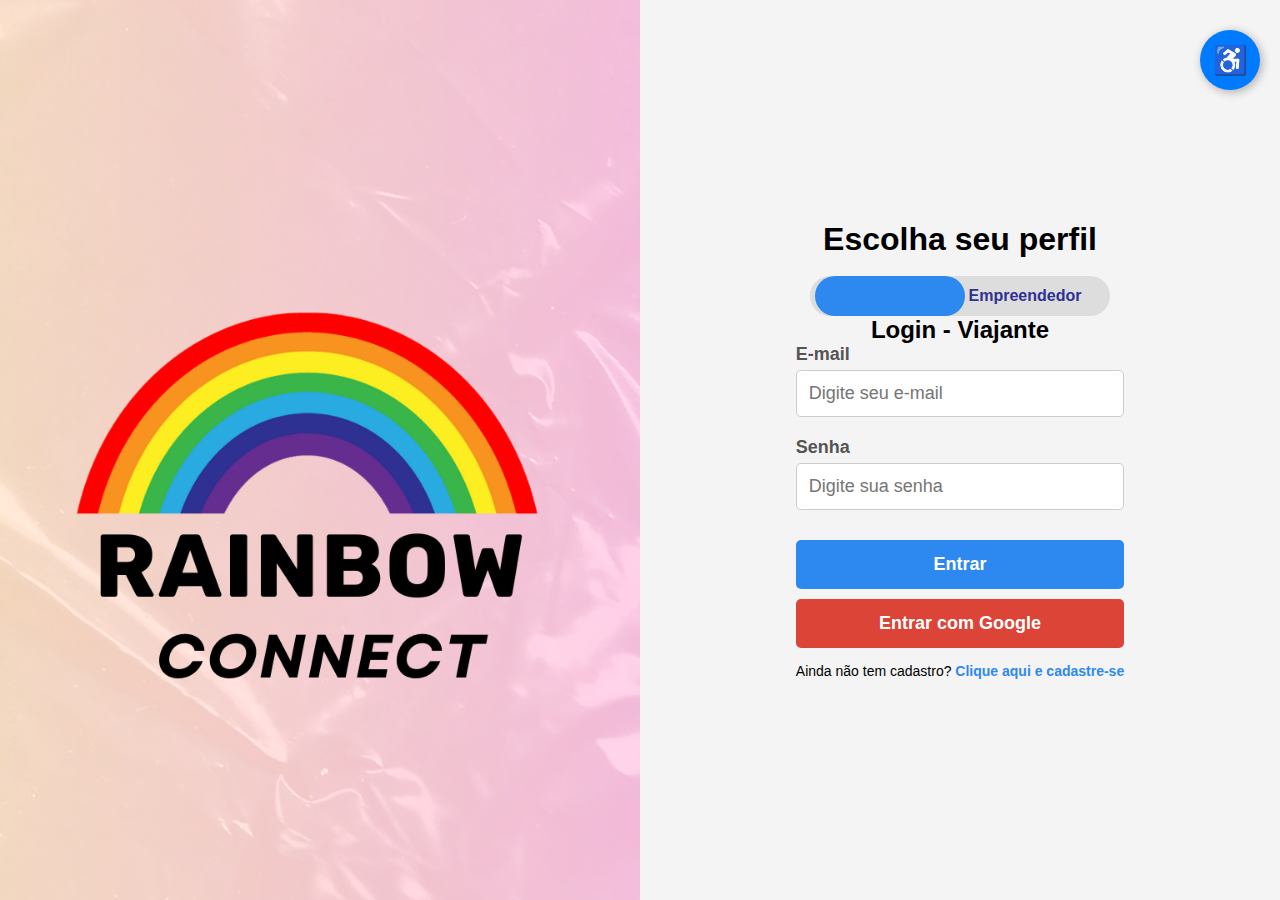
==== commit 5d87d89d: "feat: corrige caminhos e localização de pastas com suas devidas referencias" ====
--- a/index.html
+++ b/index.html
@@ -1,353 +1,77 @@
 <!DOCTYPE html>
-<html>
+<html lang="pt-BR">
   <head>
-    <title>Rainbow Connect</title>
-    <meta charset="utf-8" />
-    <meta
-      name="viewport"
-      content="width=device-width, initial-scale=1, user-scalable=no"
-    />
-    <link rel="stylesheet" href="html5up-dopetrope/assets/css/main.css" />
+    <meta charset="UTF-8" />
+    <meta name="viewport" content="width=device-width, initial-scale=1.0" />
+    <title>Tela de Login</title>
+    <link rel="stylesheet" href="html5up-dopetrope/assets/css/telainicial.css" />
     <link rel="stylesheet" href="html5up-dopetrope/assets/css/acessibilidade.css">
-    <link rel="icon" href="html5up-dopetrope/assets/favicon_io/favicon-32x32.png">
-    <link rel="stylesheet" href="https://cdn.jsdelivr.net/npm/bootstrap-icons/font/bootstrap-icons.css">
-    <link rel="stylesheet" href="https://cdnjs.cloudflare.com/ajax/libs/font-awesome/6.4.2/css/all.min.css">
+    <link rel="icon" href="assets/favicon_io/favicon-32x32.png" type="image/x-icon">
   </head>
-  <body class="homepage is-preload">
-        
-    <button id="acessibilidadeBtn" class="acessibilidade-btn">
-      <i class="fa-solid fa-wheelchair"></i>
-  </button>
-  
-  <!-- Menu de Acessibilidade -->
-  <div id="acessibilidadeMenu" class="acessibilidade-menu">
-      <h3>Acessibilidade</h3>
-      <button onclick="aumentarFonte()">Aumentar Fonte</button>
-      <button onclick="diminuirFonte()">Diminuir Fonte</button>
-      <button onclick="modoAltoContraste()">Alto Contraste</button>
-      <button onclick="ativarLeitorDeTela()">Leitor de Tela</button>
-      <button onclick="resetarAcessibilidade()">Redefinir</button>
-  </div>
-  
-    <div id="page-wrapper">
-       
-       <section id="header" style="background-color: #302F90;">
-        <h1 style="color: aliceblue; margin: 24px;">Visite Lugares que Celebram Você!</h1>
+  <body>
+    <!-- Botão de Acessibilidade -->
+<button id="acessibilidadeBtn" class="acessibilidade-btn">♿</button>
 
-        <section id="banner">
-          
-          <nav class="menu-banner">
-            <a href="#main">Categorias</a>
-            <a href="#footer">Eventos</a>
-            <a href="#major">Sobre</a>
-          </nav>
-          
-          <div class="logo-container">
-            <img src="html5up-dopetrope/images/logosemfundo.png" alt="Rainbow Connect Logo" class="logo">
+<!-- Menu de Acessibilidade -->
+<div id="acessibilidadeMenu" class="acessibilidade-menu">
+    <h3>Acessibilidade</h3>
+    <button onclick="aumentarFonte()">Aumentar Fonte</button>
+    <button onclick="diminuirFonte()">Diminuir Fonte</button>
+    <button onclick="modoAltoContraste()">Alto Contraste</button>
+    <button onclick="ativarLeitorDeTela()">Leitor de Tela</button>
+    <button onclick="resetarAcessibilidade()">Redefinir</button>
+</div>
+
+    <div class="container">
+     
+      <div class="left">
+        <img src="html5up-dopetrope/images/logo2.png" alt="Logo da Empresa" />
+      </div>
+
+      <div class="right">
+        <h1>Escolha seu perfil</h1>
+        <br>
+        <div class="toggle-container" id="toggleContainer">
+          <span class="option-left">Viajante</span>
+          <span class="option-right">Empreendedor</span>
+          <div class="toggle-btn" id="toggleBtn"></div>
+        </div>
+
+        <h2 id="loginTitle">Login - Viajante</h2>
+
+        <form id="loginForm">
+          <div class="input-group">
+            <label for="identifier" id="identifierLabel">E-mail</label>
+            <input
+              type="text"
+              id="identifier"
+              placeholder="Digite seu e-mail"
+            />
           </div>
 
-        </section>
+          <div class="input-group">
+            <label for="password">Senha</label>
+            <input
+              type="password"
+              id="password"
+              placeholder="Digite sua senha"
+            />
+          </div>
 
-      <section id="main">
-        <div class="container">
-          <div class="row">
-            <div class="col-12">
-              <div id="dvd-icon" class="animacao">
-                <i class="fa-solid fa-flag rainbow-icon"></i>
-            </div>
-              <section>
-                <header class="major">
-                  <h2>Categorias</h2>
-                </header>
-                <div class="row">
-                  <div class="col-4 col-6-medium col-12-small">
-                    <section class="box">
-                      <a href="#" class="image featured"
-                        ><img src="html5up-dopetrope/images/metrologo.png" alt="logo de boate"
-                      /></a>
-                      <header>
-                        <h3>Boates</h3>
-                      </header>
-                      <p>
-                         Celebre a noite recifense que mantém uma vida noturna vibrante, unindo tradição e inovação em bares, clubes e eventos 🕺🎶.
-                      </p>
-                      <footer>
-                        <ul class="actions">
-                          <li>
-                            <a href="#" class="button alt">Ver sugestões</a>
-                          </li>
-                        </ul>
-                      </footer>
-                    </section>
-                  </div>
-                  <div class="col-4 col-6-medium col-12-small">
-                    <section class="box">
-                      <a href="#" class="image featured"
-                        ><img src="html5up-dopetrope/images/bares.jpg" alt="imagem de bares"
-                      /></a>
-                      <header>
-                        <h3>Bares</h3>
-                      </header>
-                      <p>
-                        Dos bares clássicos aos espaços alternativos, há sempre um lugar para celebrar, se divertir e brindar à liberdade  🍻🌈.  
-                      </p>
-                      <footer>
-                        <ul class="actions">
-                          <li>
-                            <a href="#" class="button alt">Ver Sugestões</a>
-                          </li>
-                        </ul>
-                      </footer>
-                    </section>
-                  </div>
-                  <div class="col-4 col-6-medium col-12-small">
-                    <section class="box">
-                      <a href="#" class="image featured"
-                        ><img src="html5up-dopetrope/images/restaurante.jpg" alt="imagem de um restaurante"
-                      /></a>
-                      <header>
-                        <h3>Restaurantes</h3>
-                      </header>
-                      <p>
-                        Aprecie a gastronomia em espaços acolhedores e vibrantes, onde a diversidade é celebrada com espaços exclusivos 🍽️🍴.
-                      </p>
-                      <footer>
-                        <ul class="actions">
-                          <li>
-                            <a href="#" class="button alt">Ver Sugestões</a>
-                          </li>
-                        </ul>
-                      </footer>
-                    </section>
-                  </div>
-                  <div class="col-4 col-6-medium col-12-small">
-                    <section class="box">
-                      <a href="#" class="image featured"
-                        ><img src="html5up-dopetrope/images/hoteis.jpg" alt="imagem de hotel"
-                      /></a>
-                      <header>
-                        <h3>Hotéis</h3>
-                      </header>
-                      <p>
-                        Descubra hotéis LGBTQIA+ friendly na capital pernambucana. Viva uma experiência inesquecível, cercado de respeito e diversidade! 🏨🌈.
-                      </p>
-                      <footer>
-                        <ul class="actions">
-                          <li>
-                            <a href="#" class="button alt">Ver Sugestões</a>
-                          </li>
-                        </ul>
-                      </footer>
-                    </section>
-                  </div>
-                  <div class="col-4 col-6-medium col-12-small">
-                    <section class="box">
-                      <a href="#" class="image featured"
-                        ><img src="html5up-dopetrope/images/festas.jpg" alt="imagem generica de festa"
-                      /></a>
-                      <header>
-                        <h3>Festas Independentes</h3>
-                      </header>
-                      <p>
-                        Viva a cena underground da cidade com eventos autênticos, diversidade e muita música. Aqui a celebração é livre e vibrante! 🕺🔥.
-                      </p>
-                      <footer>
-                        <ul class="actions">
-                          <li>
-                            <a href="#" class="button alt">Ver Sugestões</a>
-                          </li>
-                        </ul>
-                      </footer>
-                    </section>
-                  </div>
-                  <div class="col-4 col-6-medium col-12-small">
-                    <section class="box">
-                      <a href="#" class="image featured"
-                        ><img src="html5up-dopetrope/images/cafes.jpg" alt="imagem de um café"
-                      /></a>
-                      <header>
-                        <h3>Cafés</h3>
-                      </header>
-                      <p>
-                        Descubra espaços acolhedores e inclusivos, com cafés incríveis, arte e diversidade. Cada xícara é um convite para novas conexões! 🍰💛
-                      </p>
-                      <footer>
-                        <ul class="actions">
-                          <li>
-                            <a href="#" class="button alt">Ver Sugestões</a>
-                          </li>
-                        </ul>
-                      </footer>
-                    </section>
-                  </div>
-                </div>
-              </section>
-            </div>
-            <div class="col-12">
+          <button type="submit">Entrar</button>
 
-              <section>
-                <header class="major">
-                  <h2>Curiosidades</h2>
-                </header>
-                <div class="row">
-                  <div class="col-6 col-12-small">
-                    <section class="box">
-                      <a href="#" class="image featured"
-                        ><img src="html5up-dopetrope/images/metropole-4.jpg" alt="imagem da entrada da metropole"
-                      /></a>
-                      <header>
-                        <h3>Boate Metrópole</h3>
-                      </header>
-                      <p>
-                        O Club Metrópole, inaugurado em 2002, é a boate mais antiga do Nordeste e a terceira mais antiga do Brasil, atrás apenas da "La Cueva", no Rio de Janeiro, e "Blue Space", em São Paulo. 
-JC
-                      Localizada na Rua das Ninfas, no bairro da Boa Vista, Recife, a Metrópole ocupa o mesmo espaço onde funcionou a pioneira Boate Misty, inaugurada em 1979, que foi um marco para a comunidade LGBTQIA+ da cidade.  
-                      Ao longo de suas duas décadas de existência, a Metrópole se consolidou como um símbolo de resistência e celebração da cultura LGBTQIA+, sendo palco de inúmeros eventos, shows e festas temáticas que atraem público de diversas partes do Brasil. 
+          <button type="button" id="googleLogin" class="google-btn">
+            Entrar com Google
+          </button>
 
-                      A casa é reconhecida por sua programação diversificada, que inclui desde música eletrônica até apresentações de artistas populares, como a cantora Gretchen, que se apresentou na comemoração dos 20 anos da boate..
-                      </p>
-                      <footer>
-                        <ul class="actions">
-                          <li>
-                            <a href="#" class="button"
-                              > ⭐Post Patrocinado</a
-                            >
-                          </li>
-                          <li>
-                            <a href="#" class="button alt icon solid fa-comment"
-                              >Continue lendo</a
-                            >
-                          </li>
-                        </ul>
-                      </footer>
-                    </section>
-                  </div>
-                  <div class="col-6 col-12-small">
-                    <section class="box">
-                      <a href="#" class="image featured"
-                        ><img src="html5up-dopetrope/images/conchittas.jpg" alt="imagem da entrada do bar conchittas"
-                      /></a>
-                      <header>
-                        <h3>Conchittas Bar</h3>
-                      </header>
-                      <p>
-                        Inaugurado em 2015, o bar destaca-se por seu ambiente descontraído e acolhedor, oferecendo uma programação diversificada que inclui apresentações de DJs, shows de bandas independentes, exposições e performances teatrais. A decoração é marcada por referências culturais e artísticas, criando um espaço vibrante e inclusivo. O Conchittas Bar é conhecido por seus preços acessíveis em comidas e bebidas, além de promover noites de karaokê que incentivam a interação e diversão entre os frequentadores. O Conchittas Bar, localizado na Avenida Manoel Borba, 709, Boa Vista, Recife, destaca-se por sua decoração alternativa e ambiente acolhedor. O bar oferece uma variedade de pratos e bebidas para todos os gostos, sendo conhecido por seus preços acessíveis. Além disso, o Conchittas é um ponto de encontro popular na cena LGBTQ+ da cidade, proporcionando um ambiente inclusivo e descontraído para seus frequentadores.Além disso o bar é um dos bares mais antigos da rua das ninfas, e começou sendo apenas um espaço na garagem. 
-                      </p>
-                      <footer>
-                        <ul class="actions">
-                          <li>
-                            <a href="#" class="button"
-                              > ⭐Post Patrocinado</a
-                            >
-                          </li>
-                          <li>
-                            <a href="#" class="button alt icon solid fa-comment"
-                              >Continue lendo</a
-                            >
-                          </li>
-                        </ul>
-                      </footer>
-                    </section>
-                  </div>
-                </div>
-              </section>
-            </div>
-          </div>
-        </div>
-      </section>
-
-      <!-- Footer -->
-      <section id="footer" style="background-color: #302F90;">
-        <div class="container">
-          <div class="row">
-            <div class="col-8 col-12-medium">
-              <section>
-                <header>
-                  <h2>Eventos em sua região</h2>
-                </header>
-                <ul class="dates">
-                  <li>
-                    <span class="date">Fev <strong>27</strong></span>
-                    <h3><a href="https://linktr.ee/golarrole" target="_blank">Gola Rolê</a></h3>
-                    <p>
-                      O rolê é aqui, a maior festa da cidade!
-                    </p>
-                  </li>
-                  <li>
-                    <span class="date">Fev <strong>14</strong></span>
-                    <a href="https://www.sympla.com.br/evento/abracadabra-sexta-feira-14-fev/2828233" target="_blank">
-                      <h3> Abracadra</h3>
-                    </a>
-                    <p>
-                      Baile das Drag Queens.
-                    </p>
-                  </li>
-                  <li>
-                    <span class="date">Fev <strong>14</strong></span>
-                    <a href="https://www.recifeingressos.com/enquanto-isso-na-sala-da-justica?gad_source=1&gclid=CjwKCAiAzba9BhBhEiwA7glbavla36iH6IyiY8EwPq44i86_F2-qKs3_6skh5LOg5L-fm3c-LeF8vBoCFAEQAvD_BwE" target="_blank">
-                      <h3> Enquanto isso na Sala de Justiça</h3>
-                    </a>
-                    <p>
-                      A maior festa a fantasia do Recife.
-                    </p>
-                  </li>
-                  <li>
-                    <span class="date">MAR<strong>4</strong></span>
-                    <h3><a href="https://www.sympla.com.br/evento/carnaval-estacao-da-luz-2025/2643885" target="_blank">Carnaval Estação da Luz</a></h3>
-                    <p>
-                      Carnaval em Olinda.
-                    </p>
-                  </li>
-                  <li>
-                    <span class="date">Fev <strong>15</strong></span>
-                    <h3><a href="https://www.sympla.com.br/evento/match-cmg-edicao-recife/2797325">Match CMG </a></h3>
-                    <p>
-                      Festa alternativa no Estelita, boate na zona sul de recife.
-                    </p>
-                  </li>
-                </ul>
-              </section>
-            </div>
-            <div class="col-4 col-12-medium">
-              <section>
-                <header>
-                  <h2>Um pouco do Rainbow Connect</h2>
-                </header>
-                <a href="#" class="image featured"
-                  ><img src="html5up-dopetrope/images/logo2.png" alt="logo do rainbow connect"
-                /></a>
-                <p>
-                  O Rainbow Connect nasceu em um hackathon com o propósito de impulsionar empreendimentos LGBTQIAPN+. <br> Com uma equipe de quatro integrantes, o projeto foi desenvolvido com foco na inclusão, explorando um setor muitas vezes negligenciado: o turismo. <br> Afinal, essa é uma das maiores fontes de renda e oportunidades, merecendo mais visibilidade e acessibilidade para a comunidade.
-                </p>
-                <footer>
-                  <ul class="actions">
-                    <li><a href="#" class="button">Saiba mais</a></li>
-                  </ul>
-                </footer>
-              </section>
-            </div>
-            
-            <div class="col-10">
-             
-              <div id="copyright">
-                <ul class="links">
-                  <li>&copy; Desenvolvido por Natália Santos.</li>
-                  <li>Design: <a href="http://html5up.net">HTML5 UP</a></li>
-                </ul>
-              </div>
-            </div>
-          </div>
-        </div>
-      </section>
+          <p class="register-message">
+            Ainda não tem cadastro? <a href="#">Clique aqui e cadastre-se</a>
+          </p>
+        </form>
+      </div>
     </div>
 
-    <script src="html5up-dopetrope/assets/js/jquery.min.js"></script>
-    <script src="html5up-dopetrope/assets/js/jquery.dropotron.min.js"></script>
-    <script src="html5up-dopetrope/assets/js/browser.min.js"></script>
-    <script src="html5up-dopetrope/assets/js/breakpoints.min.js"></script>
-    <script src="html5up-dopetrope/assets/js/util.js"></script>
-    <script src="html5up-dopetrope/assets/js/main.js"></script>
+    <script src="html5up-dopetrope/assets/js/index.js"></script>
     <script src="html5up-dopetrope/assets/js/acessibilidade.js"></script>
-    <script src="html5up-dopetrope/assets/js/animacao.js"></script>
   </body>
 </html>
--- a/html5up-dopetrope/assets/css/telainicial.css
+++ b/html5up-dopetrope/assets/css/telainicial.css
@@ -0,0 +1,186 @@
+* {
+  margin: 0;
+  padding: 0;
+  box-sizing: border-box;
+  font-family: Arial, sans-serif;
+}
+
+body,
+html {
+  height: 100%;
+  width: 100%;
+}
+
+.container {
+  display: flex;
+  height: 100vh;
+  width: 100vw;
+}
+
+
+.left {
+  width: 50%;
+  height: 100%;
+  display: flex;
+  justify-content: center;
+  align-items: center;
+  background-size: cover;
+}
+
+.left img {
+  width: 100%;
+  height: 100%;
+  object-fit: cover;
+}
+
+
+.right {
+  width: 50%;
+  height: 100%;
+  display: flex;
+  flex-direction: column;
+  justify-content: center;
+  align-items: center;
+  background-color: #f4f4f4;
+  padding: 40px;
+}
+
+
+.toggle-container {
+  width: 300px;
+  height: 40px;
+  background: #ddd;
+  border-radius: 20px;
+  position: relative;
+  display: flex;
+  align-items: center;
+  justify-content: space-between;
+  padding: 5px;
+  cursor: pointer;
+  font-size: 16px;
+  font-weight: bold;
+  color: #555;
+}
+
+.option-left,
+.option-right {
+  width: 50%;
+  text-align: center;
+  position: absolute;
+  z-index: 1;
+}
+
+.option-left {
+  left: 10px;
+  color: #2d89ef;
+}
+
+.option-right {
+  right: 10px;
+  color: #2e3192;
+}
+
+.toggle-btn {
+  width: 50%;
+  height: 100%;
+  background: #2d89ef;
+  border-radius: 20px;
+  position: absolute;
+  transition: 0.3s ease;
+  z-index: 0;
+}
+
+
+.input-group {
+  margin-bottom: 20px;
+  width: 100%;
+}
+
+.input-group label {
+  display: block;
+  font-weight: bold;
+  margin-bottom: 5px;
+  color: #555;
+  font-size: 18px;
+}
+
+.input-group input {
+  width: 100%;
+  padding: 12px;
+  font-size: 18px;
+  border: 1px solid #ccc;
+  border-radius: 5px;
+}
+
+button {
+  width: 100%;
+  padding: 14px;
+  border: none;
+  background: #2d89ef;
+  color: white;
+  font-size: 18px;
+  border-radius: 5px;
+  cursor: pointer;
+  margin-top: 10px;
+  font-weight: bold;
+}
+
+button:hover {
+  background: #1c6dd0;
+}
+
+
+.google-btn {
+  background: #db4437;
+  margin-top: 10px;
+}
+
+.google-btn:hover {
+  background: #b73529;
+}
+
+
+.register-message {
+  margin-top: 15px;
+  font-size: 14px;
+  text-align: center;
+}
+
+.register-message a {
+  color: #2d89ef;
+  text-decoration: none;
+  font-weight: bold;
+}
+
+.register-message a:hover {
+  text-decoration: underline;
+}
+
+
+@media screen and (max-width: 1024px) {
+  .container {
+    flex-direction: column;
+    height: auto;
+  }
+
+  .left {
+    width: 100%;
+    height: 40vh;
+  }
+
+  .right {
+    width: 100%;
+    height: auto;
+    padding: 20px;
+  }
+}
+
+@media screen and (max-width: 768px) {
+  .left {
+    height: 35vh;
+  }
+
+  .right {
+    padding: 15px;
+  }
+}
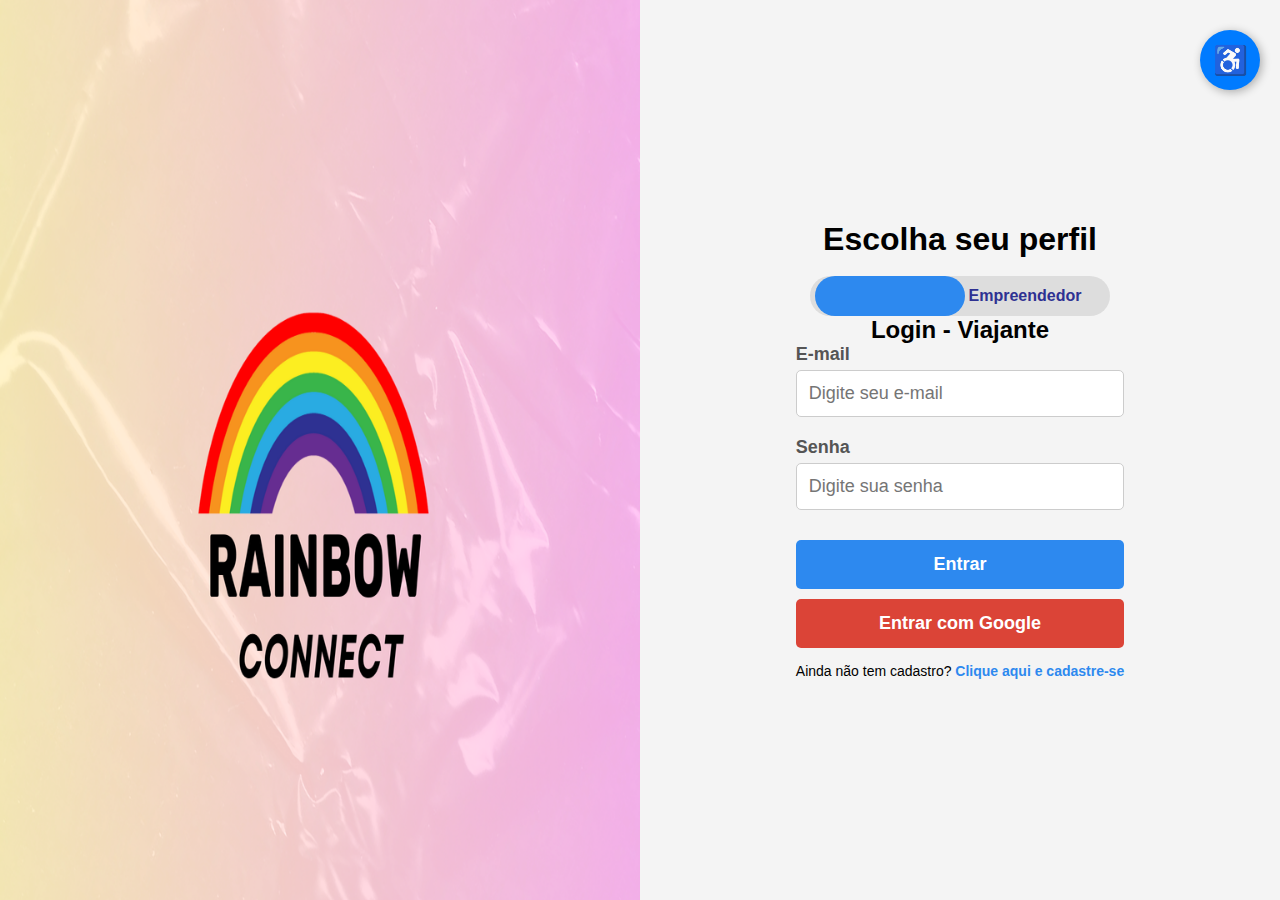
==== commit 05e5831e: "feat: corrige erros de carregamento e imagem" ====
--- a/index.html
+++ b/index.html
@@ -7,25 +7,30 @@
     <link rel="stylesheet" href="html5up-dopetrope/assets/css/telainicial.css" />
     <link rel="stylesheet" href="html5up-dopetrope/assets/css/acessibilidade.css">
     <link rel="icon" href="assets/favicon_io/favicon-32x32.png" type="image/x-icon">
+    
+    <link rel="preload" href="html5up-dopetrope/images/logo2.webp" as="image">
   </head>
   <body>
     <!-- Botão de Acessibilidade -->
-<button id="acessibilidadeBtn" class="acessibilidade-btn">♿</button>
+    <button id="acessibilidadeBtn" class="acessibilidade-btn">♿</button>
 
-<!-- Menu de Acessibilidade -->
-<div id="acessibilidadeMenu" class="acessibilidade-menu">
-    <h3>Acessibilidade</h3>
-    <button onclick="aumentarFonte()">Aumentar Fonte</button>
-    <button onclick="diminuirFonte()">Diminuir Fonte</button>
-    <button onclick="modoAltoContraste()">Alto Contraste</button>
-    <button onclick="ativarLeitorDeTela()">Leitor de Tela</button>
-    <button onclick="resetarAcessibilidade()">Redefinir</button>
-</div>
+    <!-- Menu de Acessibilidade -->
+    <div id="acessibilidadeMenu" class="acessibilidade-menu">
+        <h3>Acessibilidade</h3>
+        <button onclick="aumentarFonte()">Aumentar Fonte</button>
+        <button onclick="diminuirFonte()">Diminuir Fonte</button>
+        <button onclick="modoAltoContraste()">Alto Contraste</button>
+        <button onclick="ativarLeitorDeTela()">Leitor de Tela</button>
+        <button onclick="resetarAcessibilidade()">Redefinir</button>
+    </div>
 
     <div class="container">
      
       <div class="left">
-        <img src="html5up-dopetrope/images/logo2.png" alt="Logo da Empresa" />
+        <picture>
+          <source srcset="html5up-dopetrope/images/logo2.webp" type="image/webp">
+          <img src="html5up-dopetrope/images/logo2.png" alt="Logo da Empresa" class="logo-img" loading="eager" fetchpriority="high">
+        </picture>
       </div>
 
       <div class="right">
--- a/html5up-dopetrope/assets/css/telainicial.css
+++ b/html5up-dopetrope/assets/css/telainicial.css
@@ -17,21 +17,24 @@
   width: 100vw;
 }
 
-
 .left {
   width: 50%;
-  height: 100%;
+  height: 100vh;
   display: flex;
   justify-content: center;
   align-items: center;
-  background-size: cover;
+  overflow: hidden; 
 }
 
+.left picture,
 .left img {
   width: 100%;
-  height: 100%;
-  object-fit: cover;
+  height: 100vh; 
+  object-fit: cover; 
 }
+
+
+
 
 
 .right {
